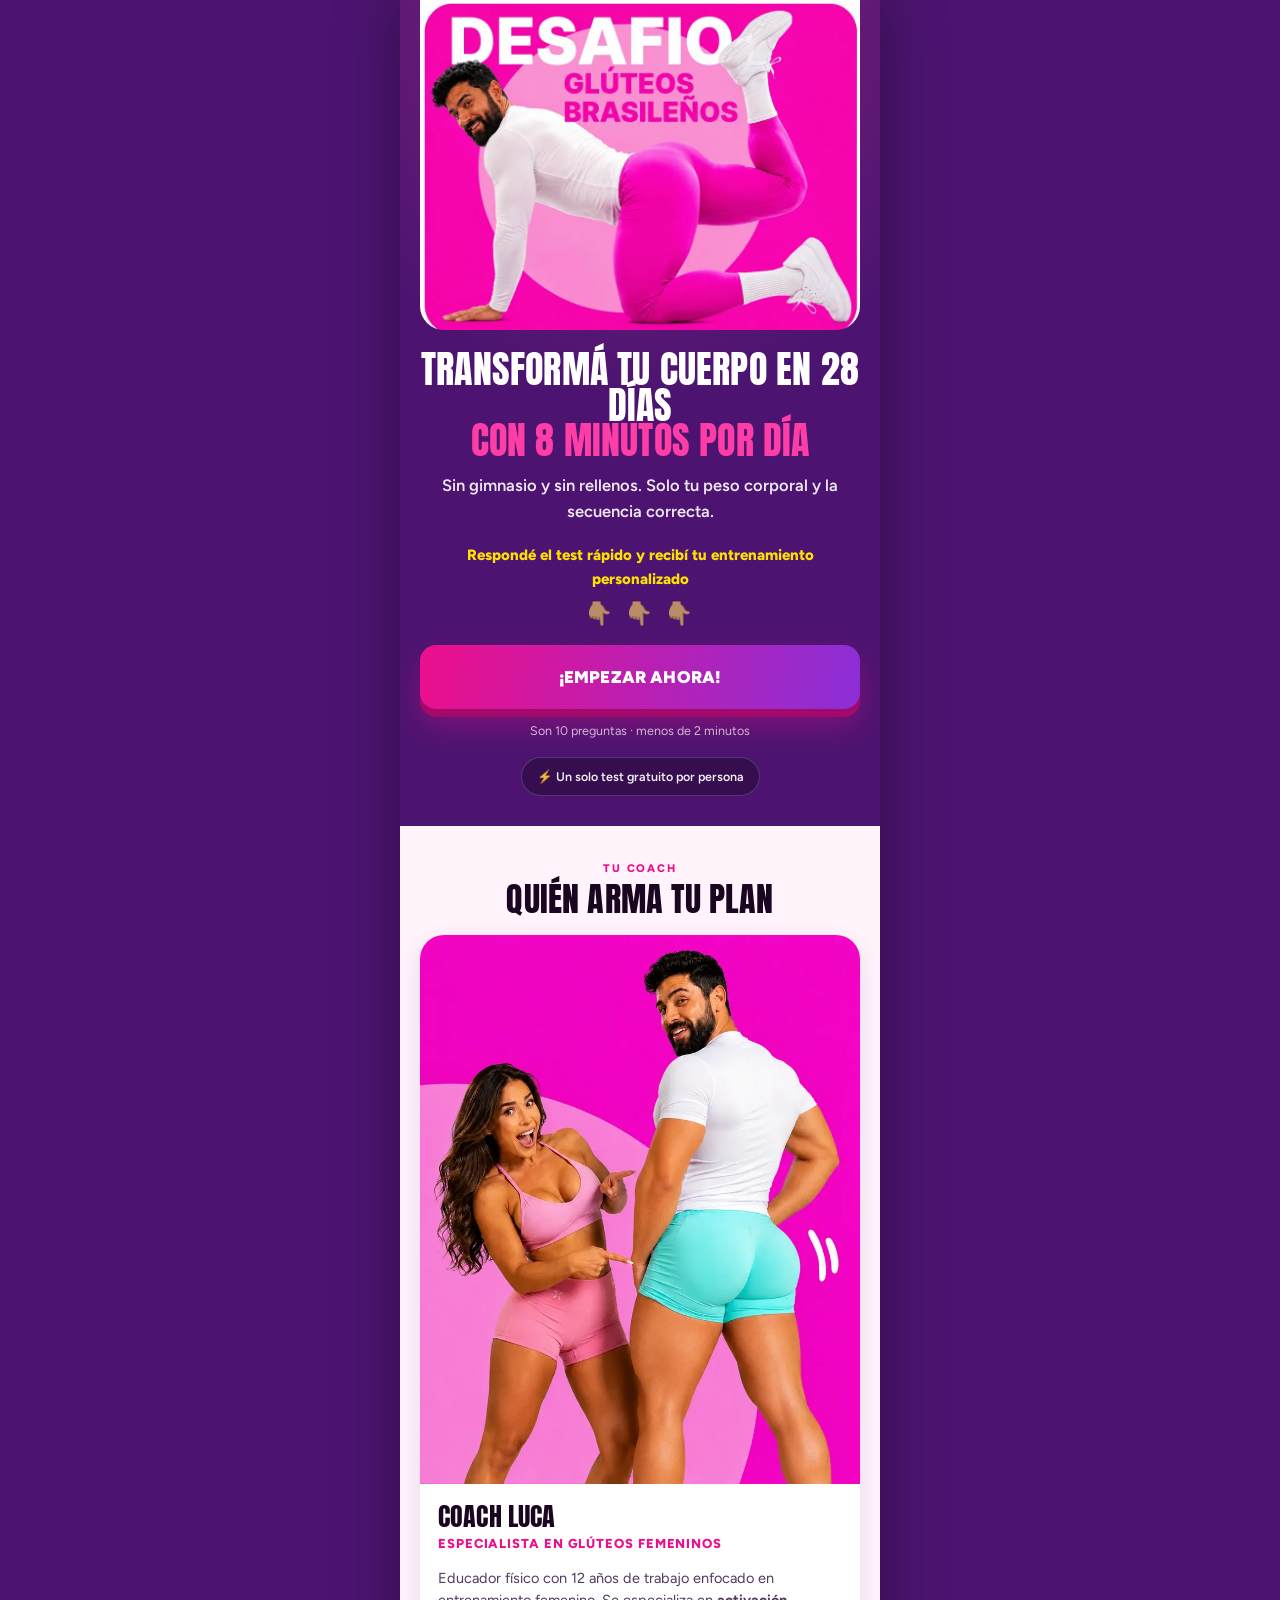
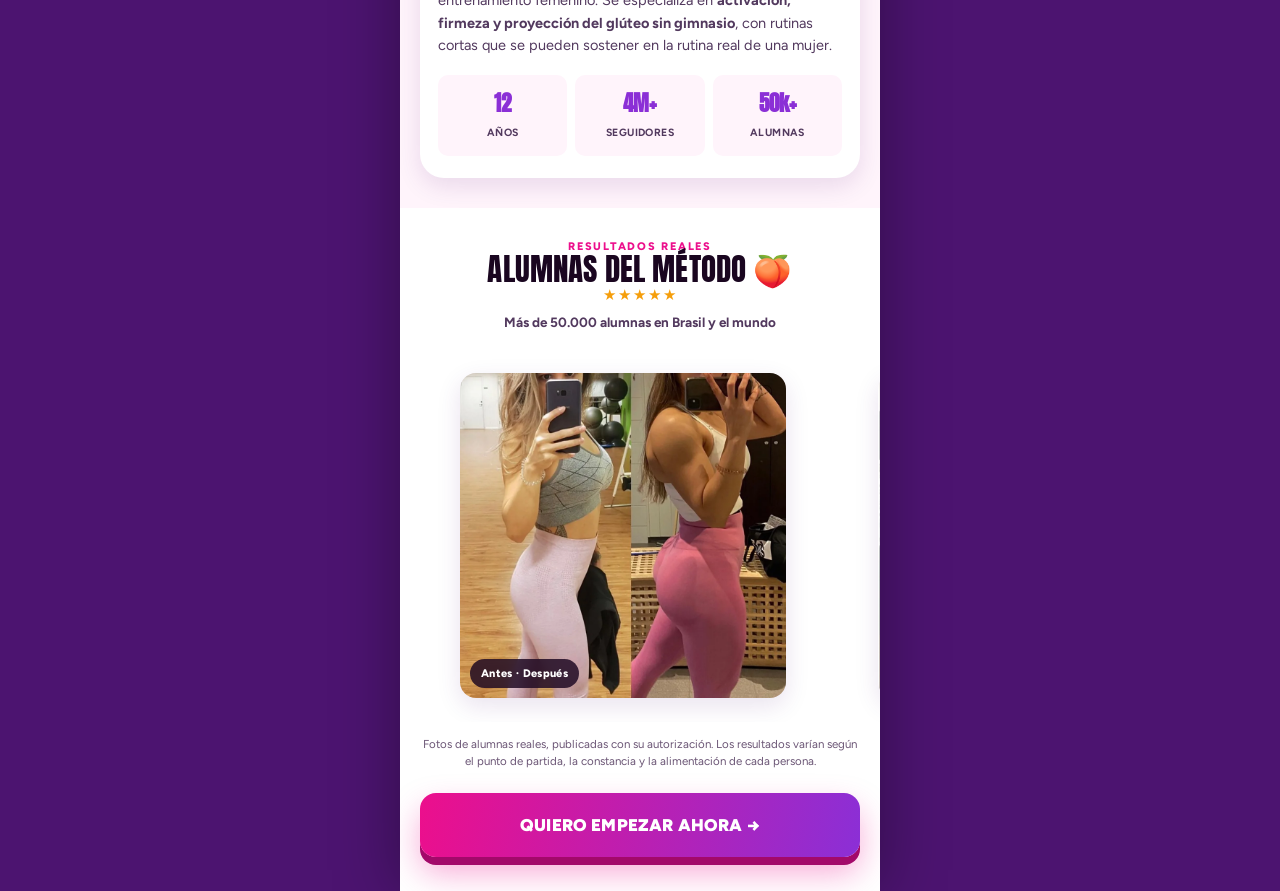
==== index.html @ 54f0fbb6 "Add files via upload" ====
<!DOCTYPE html>
<html lang="es">
<head>
<meta charset="UTF-8">
<meta name="viewport" content="width=device-width,initial-scale=1,viewport-fit=cover">
<title>Test rápido · Método Glúteos Brasileños 🇧🇷</title>
<meta name="description" content="Respondé el test de 2 minutos y recibí tu plan de glúteos de 28 días — 8 minutos por día, en casa y sin equipo.">
<meta name="theme-color" content="#4C1470">
<meta name="robots" content="noindex">

<meta property="og:title" content="Test rápido · Método Glúteos Brasileños">
<meta property="og:description" content="28 días · 8 minutos por día · en casa y sin equipo.">
<meta property="og:image" content="assets/img/logo_acimadoquiz_.webp">
<meta property="og:type" content="website">

<link rel="preconnect" href="https://fonts.googleapis.com">
<link rel="preconnect" href="https://fonts.gstatic.com" crossorigin>
<link href="https://fonts.googleapis.com/css2?family=Anton&family=Figtree:wght@400;600;700;800;900&display=swap" rel="stylesheet">
<link rel="stylesheet" href="css/style.css">

<!-- ==========================================================
     PIXEL DE META — pegá tu ID en PIXEL_ID y descomentá el bloque
     ==========================================================
<script>
!function(f,b,e,v,n,t,s){if(f.fbq)return;n=f.fbq=function(){n.callMethod?
n.callMethod.apply(n,arguments):n.queue.push(arguments)};if(!f._fbq)f._fbq=n;
n.push=n;n.loaded=!0;n.version='2.0';n.queue=[];t=b.createElement(e);t.async=!0;
t.src=v;s=b.getElementsByTagName(e)[0];s.parentNode.insertBefore(t,s)}(window,
document,'script','https://connect.facebook.net/en_US/fbevents.js');
fbq('init','PIXEL_ID'); fbq('track','PageView');
</script>
-->
</head>

<body>
<main class="shell">

  <!-- ======= ENCABEZADO DEL QUIZ (logo + barra de progreso) ======= -->
  <header class="quiz-head hidden" id="quizHead">
    <div class="quiz-head__row">
      <button class="quiz-back" id="quizBack" type="button" aria-label="Volver a la pregunta anterior">←</button>
      <img class="quiz-head__logo" src="assets/img/logo_acimadoquiz_.webp" alt="Desafío Glúteos Brasileños">
      <span class="quiz-count" id="quizCount">1 / 10</span>
    </div>
    <div class="bar" role="progressbar" aria-label="Progreso del test">
      <div class="bar__fill" id="quizBar"></div>
    </div>
  </header>

  <!-- ================================================================
       PANTALLA 1 · PRE-QUIZ
       ================================================================ -->
  <div class="screen is-active" id="preQuiz">

    <section class="hero">
      <img class="hero__logo" src="assets/img/logo_acimadoquiz_.webp"
           alt="Desafío Glúteos Brasileños" width="900" height="672" fetchpriority="high">

      <h1 class="display">
        Transformá tu cuerpo en 28 días
        <em>con 8 minutos por día</em>
      </h1>

      <p class="hero__sub">Sin gimnasio y sin rellenos. Solo tu peso corporal y la secuencia correcta.</p>

      <p class="hero__kicker">Respondé el test rápido y recibí tu entrenamiento personalizado</p>
      <p class="hero__arrows" aria-hidden="true">👇🏽 👇🏽 👇🏽</p>

      <button class="btn btn--pulse" type="button" onclick="startQuiz()">¡Empezar ahora!</button>
      <span class="btn-note" style="color:rgba(255,255,255,.7)">Son 10 preguntas · menos de 2 minutos</span>

      <p class="hero__warn">⚡ Un solo test gratuito por persona</p>
    </section>

    <!-- ======= COACH ======= -->
    <section class="coach">
      <div class="coach__head">
        <p class="eyebrow">Tu coach</p>
        <h2 class="display">Quién arma tu plan</h2>
      </div>

      <article class="coach__card">
        <img class="coach__photo" src="assets/img/apresentacaocoach1.webp"
             alt="Coach Luca junto a una alumna" width="800" height="1067" loading="lazy">
        <div class="coach__body">
          <h3 class="coach__name display">Coach Luca</h3>
          <p class="coach__role">Especialista en glúteos femeninos</p>
          <p class="coach__bio">
            Educador físico con 12 años de trabajo enfocado en entrenamiento femenino.
            Se especializa en <strong>activación, firmeza y proyección del glúteo sin gimnasio</strong>,
            con rutinas cortas que se pueden sostener en la rutina real de una mujer.
          </p>

          <div class="coach__stats">
            <div class="stat"><b>12</b><span>Años</span></div>
            <div class="stat"><b>4M+</b><span>Seguidores</span></div>
            <div class="stat"><b>50k+</b><span>Alumnas</span></div>
          </div>
        </div>
      </article>
    </section>

    <!-- ======= PRUEBAS ======= -->
    <section class="proof">
      <div class="proof__head">
        <p class="eyebrow">Resultados reales</p>
        <h2 class="display">Alumnas del método 🍑</h2>
        <p class="stars" aria-label="5 de 5 estrellas">★★★★★</p>
        <p class="proof__meta">Más de 50.000 alumnas en Brasil y el mundo</p>
      </div>

      <div class="rail">
        <figure class="rail__item"><img src="assets/img/prova1.webp" alt="Antes y después de una alumna" loading="lazy"><figcaption class="rail__tag">Antes · Después</figcaption></figure>
        <figure class="rail__item"><img src="assets/img/prova2.webp" alt="Antes y después de una alumna" loading="lazy"><figcaption class="rail__tag">Antes · Después</figcaption></figure>
        <figure class="rail__item"><img src="assets/img/prova3.webp" alt="Antes y después de una alumna" loading="lazy"><figcaption class="rail__tag">Antes · Después</figcaption></figure>
        <figure class="rail__item"><img src="assets/img/prova4.webp" alt="Antes y después de una alumna" loading="lazy"><figcaption class="rail__tag">Antes · Después</figcaption></figure>
        <figure class="rail__item"><img src="assets/img/prova5.webp" alt="Antes y después de una alumna" loading="lazy"><figcaption class="rail__tag">Antes · Después</figcaption></figure>
        <figure class="rail__item"><img src="assets/img/prova6.webp" alt="Antes y después de una alumna" loading="lazy"><figcaption class="rail__tag">Antes · Después</figcaption></figure>
      </div>

      <!-- Este aviso es obligatorio en Hotmart y baja mucho la tasa de reembolso. -->
      <p class="disclaimer">
        Fotos de alumnas reales, publicadas con su autorización. Los resultados varían
        según el punto de partida, la constancia y la alimentación de cada persona.
      </p>

      <div style="margin-top:22px">
        <button class="btn btn--pulse" type="button" onclick="startQuiz()">Quiero empezar ahora →</button>
      </div>
    </section>
  </div>

  <!-- ================================================================
       PANTALLA 2 · QUIZ (lo dibuja quiz.js)
       ================================================================ -->
  <div class="screen" id="quizScreen">
    <div id="quizMount"></div>
  </div>

</main>

<script src="js/funnel.js"></script>
<script src="js/quiz.js"></script>
</body>
</html>
---- css/style.css ----
/* =========================================================
   MÉTODO GLÚTEOS BRASILEÑOS — estilos compartidos
   Paleta, tipografía y componentes de todo el embudo.
   ========================================================= */

/* ---------- TOKENS ---------- */
:root{
  /* Colores extraídos de las fotos de la marca */
  --magenta:        #EC0F8C;
  --magenta-soft:   #FF3DA6;
  --magenta-deep:   #A3096A;
  --purple:         #8B2FD6;
  --purple-deep:    #4C1470;
  --ink:            #1A0620;
  --ink-soft:       #52395E;
  --cream:          #FFF4FB;
  --line:           #F3D9EA;
  --white:          #FFFFFF;
  --green:          #16A34A;
  --amber:          #F59E0B;

  /* Bandera de Brasil — usado SOLO en el wordmark */
  --br-green:       #009C3B;
  --br-yellow:      #FFDF00;

  --grad-brand: linear-gradient(100deg, var(--magenta) 0%, var(--purple) 100%);
  --grad-br:    linear-gradient(96deg, var(--br-green) 0%, #4FD14F 38%, var(--br-yellow) 100%);

  --shadow-sm: 0 2px 8px rgba(76,20,112,.08);
  --shadow-md: 0 8px 24px rgba(76,20,112,.12);
  --shadow-lg: 0 18px 48px rgba(76,20,112,.20);
  --shadow-cta: 0 8px 0 var(--magenta-deep), 0 16px 32px rgba(236,15,140,.35);

  --r-sm: 10px;
  --r-md: 16px;
  --r-lg: 24px;
  --r-xl: 32px;

  --shell: 480px;              /* ancho del embudo — mobile first */
  --pad: 20px;
}

/* ---------- RESET ---------- */
*,*::before,*::after{box-sizing:border-box;}
html{-webkit-text-size-adjust:100%;scroll-behavior:smooth;}
body{
  margin:0;
  font-family:'Figtree',-apple-system,BlinkMacSystemFont,'Segoe UI',Roboto,sans-serif;
  color:var(--ink);
  background:var(--purple-deep);
  line-height:1.55;
  -webkit-font-smoothing:antialiased;
  overflow-x:hidden;
}
img{max-width:100%;display:block;height:auto;}
button{font:inherit;color:inherit;border:0;background:none;cursor:pointer;}
a{color:inherit;}
h1,h2,h3,h4{margin:0;line-height:1.05;}
p{margin:0;}

/* El embudo entero vive en una columna de ancho de teléfono */
.shell{
  max-width:var(--shell);
  margin:0 auto;
  background:var(--white);
  min-height:100vh;
  position:relative;
  overflow:hidden;
  box-shadow:0 0 60px rgba(0,0,0,.35);
}

/* ---------- TIPOGRAFÍA ---------- */
.display{
  font-family:'Anton',Impact,'Arial Narrow',sans-serif;
  font-weight:400;
  text-transform:uppercase;
  letter-spacing:.005em;
  line-height:.94;
}
.eyebrow{
  font-size:11px;font-weight:800;letter-spacing:.16em;text-transform:uppercase;
  color:var(--magenta);
}

/* SIGNATURE — el wordmark con la bandera de Brasil */
.br-word{
  background:var(--grad-br);
  -webkit-background-clip:text;background-clip:text;
  -webkit-text-fill-color:transparent;color:transparent;
  filter:drop-shadow(0 2px 0 rgba(0,0,0,.16));
  white-space:nowrap;
}
.br-word.on-dark{filter:drop-shadow(0 2px 6px rgba(0,0,0,.45));}

/* ---------- BOTONES ---------- */
.btn{
  display:flex;align-items:center;justify-content:center;gap:8px;
  width:100%;padding:19px 20px;
  font-family:'Figtree',sans-serif;font-weight:900;font-size:17px;
  letter-spacing:.01em;text-transform:uppercase;text-decoration:none;
  color:var(--white);background:var(--grad-brand);
  border-radius:var(--r-md);
  box-shadow:var(--shadow-cta);
  transition:transform .12s ease,box-shadow .12s ease;
  text-align:center;
}
.btn:active{transform:translateY(6px);box-shadow:0 2px 0 var(--magenta-deep),0 6px 14px rgba(236,15,140,.3);}
.btn:focus-visible{outline:3px solid var(--purple-deep);outline-offset:3px;}
.btn--ghost{
  background:var(--white);color:var(--magenta);
  border:2px solid var(--magenta);box-shadow:var(--shadow-sm);
}
.btn-note{
  display:block;text-align:center;font-size:12.5px;color:var(--ink-soft);margin-top:12px;
}

/* Pulso de atención — se detiene si el usuario pide menos movimiento */
@keyframes pulse{
  0%,100%{transform:scale(1);}
  50%{transform:scale(1.028);}
}
.btn--pulse{animation:pulse 1.9s ease-in-out infinite;}

/* ---------- UTILIDADES ---------- */
.pad{padding-left:var(--pad);padding-right:var(--pad);}
.center{text-align:center;}
.stack > * + *{margin-top:14px;}
.hidden{display:none !important;}

/* Franja superior de marca */
.topbar{
  background:var(--ink);color:var(--white);
  font-size:12px;font-weight:700;letter-spacing:.06em;text-transform:uppercase;
  text-align:center;padding:9px 16px;
}
.topbar b{color:var(--magenta-soft);}

/* =========================================================
   PANTALLAS (quiz + pre-quiz)
   ========================================================= */
.screen{display:none;animation:fadeUp .32s ease both;}
.screen.is-active{display:block;}
@keyframes fadeUp{
  from{opacity:0;transform:translateY(14px);}
  to{opacity:1;transform:none;}
}

/* ---------- HERO PRE-QUIZ ---------- */
.hero{
  background:
    radial-gradient(120% 80% at 50% 0%,rgba(255,61,166,.35) 0%,transparent 60%),
    var(--purple-deep);
  color:var(--white);
  padding:0 var(--pad) 30px;
  text-align:center;
}
.hero__logo{width:100%;border-radius:0 0 var(--r-lg) var(--r-lg);margin-bottom:22px;}
.hero h1{font-size:clamp(28px,8.2vw,38px);}
.hero h1 em{font-style:normal;display:block;color:var(--magenta-soft);}
.hero__sub{
  margin-top:14px;font-size:16.5px;font-weight:600;color:rgba(255,255,255,.9);
}
.hero__kicker{
  margin-top:20px;font-size:15px;font-weight:800;color:var(--br-yellow);
}
.hero__arrows{font-size:22px;letter-spacing:4px;margin:6px 0 14px;}
.hero .btn{margin-top:4px;}
.hero__warn{
  margin-top:16px;display:inline-flex;align-items:center;gap:7px;
  background:rgba(0,0,0,.28);border:1px solid rgba(255,255,255,.16);
  padding:9px 15px;border-radius:99px;font-size:12.5px;font-weight:600;
  color:rgba(255,255,255,.92);
}

/* ---------- BLOQUE COACH ---------- */
.coach{background:var(--cream);padding:34px var(--pad) 30px;}
.coach__head{text-align:center;margin-bottom:20px;}
.coach__head h2{font-size:clamp(26px,7.4vw,34px);margin-top:6px;}
.coach__card{
  background:var(--white);border-radius:var(--r-lg);
  box-shadow:var(--shadow-md);overflow:hidden;
}
.coach__photo{background:var(--magenta);}
.coach__body{padding:20px 18px 22px;}
.coach__name{font-size:26px;}
.coach__role{
  font-size:13px;font-weight:800;color:var(--magenta);
  text-transform:uppercase;letter-spacing:.07em;margin-top:5px;
}
.coach__bio{font-size:14.5px;color:var(--ink-soft);margin-top:13px;}
.coach__stats{
  display:grid;grid-template-columns:repeat(3,1fr);gap:8px;margin-top:18px;
}
.stat{
  background:var(--cream);border-radius:var(--r-sm);padding:12px 6px;text-align:center;
}
.stat b{display:block;font-family:'Anton',sans-serif;font-size:21px;color:var(--purple);}
.stat span{font-size:10.5px;font-weight:700;color:var(--ink-soft);text-transform:uppercase;letter-spacing:.04em;}

/* ---------- PRUEBAS / ANTES-DESPUÉS ---------- */
.proof{padding:30px var(--pad) 34px;background:var(--white);}
.proof__head{text-align:center;margin-bottom:6px;}
.proof__head h2{font-size:clamp(24px,7vw,31px);}
.stars{color:var(--amber);font-size:15px;letter-spacing:2px;}
.proof__meta{font-size:13.5px;font-weight:700;color:var(--ink-soft);margin-top:4px;}
.rail{
  display:flex;gap:12px;overflow-x:auto;scroll-snap-type:x mandatory;
  padding:18px 0 8px;margin:0 calc(var(--pad) * -1);
  padding-left:var(--pad);padding-right:var(--pad);
  -webkit-overflow-scrolling:touch;scrollbar-width:none;
}
.rail::-webkit-scrollbar{display:none;}
.rail__item{
  flex:0 0 74%;scroll-snap-align:center;
  border-radius:var(--r-md);overflow:hidden;
  box-shadow:var(--shadow-md);background:var(--cream);position:relative;
}
.rail__item img{width:100%;}
.rail__tag{
  position:absolute;left:10px;bottom:10px;
  background:rgba(26,6,32,.82);color:var(--white);
  font-size:11px;font-weight:800;padding:6px 11px;border-radius:99px;
  letter-spacing:.03em;backdrop-filter:blur(4px);
}
.disclaimer{
  font-size:11.5px;line-height:1.5;color:var(--ink-soft);
  text-align:center;margin-top:14px;opacity:.85;
}

/* =========================================================
   QUIZ
   ========================================================= */
.quiz-head{
  position:sticky;top:0;z-index:20;
  background:var(--white);border-bottom:1px solid var(--line);
  padding:12px var(--pad) 13px;
}
.quiz-head__row{display:flex;align-items:center;gap:12px;}
.quiz-head__logo{
  height:34px;width:auto;border-radius:6px;flex:0 0 auto;
}
.quiz-back{
  font-size:22px;line-height:1;color:var(--ink-soft);padding:4px 8px;
  border-radius:8px;flex:0 0 auto;
}
.quiz-back:focus-visible{outline:2px solid var(--magenta);}
.quiz-count{
  margin-left:auto;font-size:11.5px;font-weight:800;color:var(--ink-soft);
  text-transform:uppercase;letter-spacing:.08em;flex:0 0 auto;
}
.bar{
  height:8px;background:var(--line);border-radius:99px;overflow:hidden;margin-top:11px;
}
.bar__fill{
  height:100%;width:0%;border-radius:99px;
  background:var(--grad-brand);
  transition:width .45s cubic-bezier(.4,0,.2,1);
}

.q{padding:26px var(--pad) 34px;}
.q__label{
  font-size:11.5px;font-weight:800;letter-spacing:.14em;text-transform:uppercase;
  color:var(--magenta);margin-bottom:9px;
}
.q__title{font-size:clamp(23px,6.4vw,29px);}
.q__hint{font-size:14px;color:var(--ink-soft);margin-top:9px;}

.opts{margin-top:22px;display:flex;flex-direction:column;gap:11px;}
.opt{
  display:flex;align-items:center;gap:13px;width:100%;text-align:left;
  padding:16px 16px;border:2px solid var(--line);border-radius:var(--r-md);
  background:var(--white);font-size:16px;font-weight:700;color:var(--ink);
  transition:border-color .15s,background .15s,transform .12s;
}
.opt:hover{border-color:var(--magenta-soft);background:var(--cream);}
.opt:active{transform:scale(.985);}
.opt:focus-visible{outline:3px solid var(--purple);outline-offset:2px;}
.opt.is-picked{border-color:var(--magenta);background:var(--cream);}
.opt__ico{
  flex:0 0 auto;width:38px;height:38px;border-radius:10px;
  display:grid;place-items:center;font-size:19px;
  background:var(--cream);
}
.opt.is-picked .opt__ico{background:var(--magenta);}

/* Opciones con foto (paso de edad) */
.opts--photo{display:grid;grid-template-columns:1fr 1fr;gap:11px;}
.opt--photo{flex-direction:column;gap:0;padding:0;overflow:hidden;text-align:center;}
.opt--photo img{width:100%;background:var(--cream);}
.opt--photo span{display:block;padding:12px 6px;font-size:15px;font-weight:900;}
.opt--photo.is-picked span{background:var(--magenta);color:var(--white);}

/* ---------- PASO EDUCATIVO ---------- */
.note{
  border-radius:var(--r-lg);overflow:hidden;box-shadow:var(--shadow-md);
  border:1px solid var(--line);margin-top:20px;
}
.note__top{
  background:linear-gradient(135deg,#FFF7ED,#FEF3C7);
  padding:16px 18px;border-bottom:1px solid #FDE68A;
}
.note__top b{font-size:14px;letter-spacing:.04em;text-transform:uppercase;color:#92400E;}
.note__body{padding:19px 18px;background:var(--white);}
.note__body h3{font-size:20px;line-height:1.2;}
.note__body p{font-size:15px;color:var(--ink-soft);margin-top:12px;}
.note__body strong{color:var(--ink);}
.note__good{
  margin-top:16px;padding:15px 16px;border-radius:var(--r-md);
  background:#F0FDF4;border:1px solid #BBF7D0;
}
.note__good b{color:var(--green);font-size:14px;}
.note__good p{font-size:14.5px;margin-top:7px;color:#14532D;}

/* =========================================================
   RESULTADO DEL ANÁLISIS
   ========================================================= */
.result{padding:24px var(--pad) 34px;background:var(--cream);}
.result__badge{
  display:inline-flex;align-items:center;gap:7px;margin:0 auto;
  background:var(--white);border:1px solid var(--line);border-radius:99px;
  padding:7px 15px;font-size:11.5px;font-weight:800;letter-spacing:.09em;
  text-transform:uppercase;color:var(--purple);box-shadow:var(--shadow-sm);
}
.result__title{font-size:clamp(30px,8.6vw,40px);margin-top:16px;text-align:center;}
.result__title span{color:var(--magenta);}

.profile{
  margin-top:20px;border-radius:var(--r-lg);overflow:hidden;
  background:var(--white);box-shadow:var(--shadow-md);
}
.profile__top{
  background:var(--grad-brand);color:var(--white);
  padding:16px 18px;display:flex;align-items:center;gap:14px;
}
.profile__top img{
  width:56px;height:56px;border-radius:50%;object-fit:cover;object-position:top center;
  border:2px solid rgba(255,255,255,.6);background:var(--white);flex:0 0 auto;
}
.profile__top small{
  display:block;font-size:10.5px;font-weight:800;letter-spacing:.1em;
  text-transform:uppercase;opacity:.85;
}
.profile__top b{font-size:19px;font-family:'Anton',sans-serif;letter-spacing:.01em;}
.profile__body{padding:18px;}
.profile__line{font-size:15px;color:var(--ink-soft);}
.profile__line strong{color:var(--ink);}

/* Línea de tiempo del plan */
.plan{margin-top:22px;display:flex;flex-direction:column;gap:11px;}
.plan__row{
  display:flex;align-items:center;gap:13px;
  background:var(--white);border-radius:var(--r-md);
  padding:14px 15px;box-shadow:var(--shadow-sm);border:1px solid var(--line);
}
.plan__ico{
  flex:0 0 auto;width:44px;height:44px;border-radius:12px;display:grid;place-items:center;
  font-size:21px;background:var(--cream);
}
.plan__txt{flex:1 1 auto;min-width:0;}
.plan__txt b{display:block;font-family:'Anton',sans-serif;font-size:15px;color:var(--purple);letter-spacing:.02em;}
.plan__txt span{font-size:14px;color:var(--ink-soft);display:block;margin-top:2px;}

/* Puntaje calculado con las respuestas reales */
.score{
  margin-top:22px;background:var(--white);border-radius:var(--r-lg);
  padding:22px 18px;text-align:center;box-shadow:var(--shadow-md);
  border:1px solid var(--line);
}
.score__ring{position:relative;width:132px;height:132px;margin:0 auto;}
.score__ring svg{transform:rotate(-90deg);width:132px;height:132px;}
.score__ring circle{fill:none;stroke-width:11;stroke-linecap:round;}
.score__bg{stroke:var(--line);}
.score__fg{
  stroke:url(#scoreGrad);
  stroke-dasharray:352;stroke-dashoffset:352;
  transition:stroke-dashoffset 1.5s cubic-bezier(.3,0,.2,1);
}
.score__num{
  position:absolute;inset:0;display:grid;place-items:center;
  font-family:'Anton',sans-serif;font-size:34px;color:var(--purple-deep);line-height:1;
}
.score__num small{font-size:14px;color:var(--ink-soft);}
.score__cap{font-size:14.5px;color:var(--ink-soft);margin-top:14px;}
.score__cap strong{color:var(--ink);}
.score__how{
  font-size:12px;color:var(--ink-soft);margin-top:10px;opacity:.8;line-height:1.5;
}

/* =========================================================
   CARGA FALSA → transición a la VSL
   ========================================================= */
.loading{
  min-height:100vh;display:grid;place-content:center;justify-items:center;gap:22px;
  padding:40px var(--pad);text-align:center;
  background:radial-gradient(110% 70% at 50% 30%,rgba(255,61,166,.25),transparent 65%),var(--purple-deep);
  color:var(--white);
}
.loading__ring{
  width:62px;height:62px;border-radius:50%;
  border:5px solid rgba(255,255,255,.18);border-top-color:var(--magenta-soft);
  animation:spin .85s linear infinite;
}
@keyframes spin{to{transform:rotate(360deg);}}
.loading h2{font-size:26px;}
.loading__step{
  font-size:15px;font-weight:600;color:rgba(255,255,255,.85);min-height:24px;
}
.loading__bar{width:220px;height:7px;border-radius:99px;background:rgba(255,255,255,.16);overflow:hidden;}
.loading__fill{height:100%;width:0;background:var(--grad-br);border-radius:99px;transition:width .4s linear;}

/* =========================================================
   PÁGINA DE LA VSL
   ========================================================= */
.vsl{background:var(--ink);min-height:100vh;color:var(--white);}
.vsl__inner{max-width:var(--shell);margin:0 auto;padding:26px var(--pad) 44px;}
.vsl__badge{
  display:inline-flex;align-items:center;gap:8px;
  background:rgba(22,163,74,.16);border:1px solid rgba(34,197,94,.4);
  color:#4ADE80;font-size:12px;font-weight:800;letter-spacing:.07em;
  text-transform:uppercase;padding:8px 15px;border-radius:99px;
}
.vsl h1{font-size:clamp(30px,8.6vw,40px);margin-top:16px;}
.vsl h1 span{color:var(--magenta-soft);}
.vsl__sub{font-size:16px;color:rgba(255,255,255,.78);margin-top:12px;}
.vsl__frame{
  margin-top:22px;border-radius:var(--r-md);overflow:hidden;
  background:#000;border:1px solid rgba(255,255,255,.12);
  box-shadow:0 20px 50px rgba(0,0,0,.5);
}
.vsl__ratio{position:relative;width:100%;padding-top:177.78%;} /* 9:16 vertical */
.vsl__ratio > *{position:absolute;inset:0;width:100%;height:100%;border:0;}
.vsl__placeholder{
  display:grid;place-content:center;justify-items:center;gap:12px;text-align:center;
  padding:26px;color:rgba(255,255,255,.55);
  background:repeating-linear-gradient(45deg,#141414,#141414 12px,#1B1B1B 12px,#1B1B1B 24px);
}
.vsl__placeholder code{
  font-size:12px;background:rgba(255,255,255,.08);padding:5px 9px;border-radius:6px;
  color:var(--magenta-soft);
}
.vsl__audio{
  margin-top:14px;font-size:13.5px;color:rgba(255,255,255,.6);text-align:center;
}
.vsl__lock{
  margin-top:28px;padding:20px 18px;text-align:center;
  border:1px dashed rgba(255,255,255,.22);border-radius:var(--r-md);
  background:rgba(255,255,255,.03);
}
.vsl__lock b{font-size:15px;color:rgba(255,255,255,.9);}
.vsl__lock p{font-size:13.5px;color:rgba(255,255,255,.55);margin-top:6px;}
.vsl__cta{margin-top:26px;animation:fadeUp .5s ease both;}
.vsl__points{
  margin-top:30px;display:flex;flex-direction:column;gap:12px;
  border-top:1px solid rgba(255,255,255,.1);padding-top:24px;
}
.vsl__point{display:flex;gap:11px;font-size:14.5px;color:rgba(255,255,255,.8);}
.vsl__point b{color:var(--white);}

/* =========================================================
   PÁGINA DE OFERTA
   ========================================================= */
.offer{background:var(--white);}
.offer .shell{background:var(--white);}

/* Barra de cuenta regresiva pegada arriba */
.timerbar{
  position:sticky;top:0;z-index:60;
  background:var(--ink);color:var(--white);
  padding:9px 14px;text-align:center;
  display:flex;align-items:center;justify-content:center;gap:11px;flex-wrap:wrap;
}
.timerbar__label{font-size:12px;font-weight:700;letter-spacing:.03em;opacity:.85;}
.timerbar__clock{
  font-family:'Anton',sans-serif;font-size:22px;letter-spacing:.06em;
  color:var(--magenta-soft);line-height:1;
}
.timerbar--out .timerbar__clock{color:#9CA3AF;}

.ok-strip{
  background:linear-gradient(135deg,var(--green),#22C55E);color:var(--white);
  padding:12px 16px;text-align:center;font-size:12.5px;font-weight:800;
  letter-spacing:.05em;text-transform:uppercase;
}

.offer-hero{
  background:
    radial-gradient(120% 70% at 50% 0%,rgba(255,61,166,.4) 0%,transparent 62%),
    var(--purple-deep);
  color:var(--white);padding:30px var(--pad) 0;text-align:center;
}
.offer-hero h1{font-size:clamp(34px,10vw,46px);}
.offer-hero__sub{font-size:16px;color:rgba(255,255,255,.85);margin-top:14px;}
.offer-hero__meta{
  margin-top:14px;font-size:15px;font-weight:800;color:var(--br-yellow);
}
.offer-hero__img{margin-top:6px;}

/* Precio */
.price{
  background:var(--cream);padding:30px var(--pad);text-align:center;
}
.price__old{
  font-size:16px;color:var(--ink-soft);text-decoration:line-through;font-weight:700;
}
.price__now{
  font-family:'Anton',sans-serif;font-size:70px;line-height:.9;color:var(--magenta);
  margin-top:4px;letter-spacing:-.01em;
}
.price__now sup{font-size:28px;top:-.6em;}
.price__per{font-size:14.5px;font-weight:700;color:var(--ink-soft);margin-top:10px;}
.price .btn{margin-top:20px;}

.trust{
  display:flex;justify-content:center;gap:16px;flex-wrap:wrap;
  margin-top:16px;font-size:12px;font-weight:700;color:var(--ink-soft);
}
.trust span{display:inline-flex;align-items:center;gap:5px;}

/* Secciones genéricas */
.sec{padding:36px var(--pad);}
.sec--tint{background:var(--cream);}
.sec--dark{background:var(--ink);color:var(--white);}
.sec--dark .sec__title{color:var(--white);}
.sec__eyebrow{
  font-size:11.5px;font-weight:800;letter-spacing:.15em;text-transform:uppercase;
  color:var(--magenta);text-align:center;
}
.sec__title{
  font-size:clamp(26px,7.6vw,34px);text-align:center;margin-top:9px;
}
.sec__lead{
  font-size:15px;color:var(--ink-soft);text-align:center;margin-top:12px;
}
.sec--dark .sec__lead{color:rgba(255,255,255,.72);}

/* Lista de beneficios */
.benefits{margin-top:22px;display:flex;flex-direction:column;gap:11px;}
.benefit{
  display:flex;gap:12px;background:var(--white);border:1px solid var(--line);
  border-radius:var(--r-md);padding:15px 15px;box-shadow:var(--shadow-sm);
}
.benefit__ico{
  flex:0 0 auto;width:26px;height:26px;border-radius:50%;background:#F0FDF4;
  display:grid;place-items:center;color:var(--green);font-size:14px;font-weight:900;
}
.benefit b{display:block;font-size:15.5px;}
.benefit span{font-size:14px;color:var(--ink-soft);display:block;margin-top:3px;}

/* GIFs del producto */
.gifs{display:grid;grid-template-columns:1fr 1fr;gap:12px;margin-top:22px;}
.gif{
  border-radius:var(--r-md);overflow:hidden;box-shadow:var(--shadow-md);
  background:var(--ink);position:relative;
}
.gif img{width:100%;}
.gif figcaption{
  position:absolute;left:0;right:0;bottom:0;
  background:linear-gradient(transparent,rgba(0,0,0,.85));
  color:var(--white);font-size:11.5px;font-weight:800;padding:22px 10px 9px;
  text-align:center;letter-spacing:.02em;
}

/* Bonos */
.bonus{
  display:flex;gap:13px;background:var(--white);border:1px solid var(--line);
  border-left:4px solid var(--magenta);border-radius:var(--r-md);
  padding:16px 15px;box-shadow:var(--shadow-sm);
}
.bonus + .bonus{margin-top:11px;}
.bonus__free{
  flex:0 0 auto;align-self:flex-start;
  background:var(--green);color:var(--white);font-size:10px;font-weight:900;
  letter-spacing:.06em;text-transform:uppercase;padding:5px 9px;border-radius:6px;
}
.bonus b{display:block;font-size:16px;}
.bonus p{font-size:14px;color:var(--ink-soft);margin-top:5px;}
.bonus__val{
  display:inline-block;margin-top:8px;font-size:12.5px;font-weight:800;color:var(--purple);
}
.bonus__val s{color:var(--ink-soft);font-weight:600;}

/* Caja de lo que recibís */
.getbox{
  background:var(--white);border-radius:var(--r-lg);box-shadow:var(--shadow-lg);
  overflow:hidden;border:1px solid var(--line);margin-top:22px;
}
.getbox__top{
  background:var(--grad-brand);color:var(--white);text-align:center;padding:22px 18px;
}
.getbox__top small{font-size:13px;opacity:.85;text-decoration:line-through;font-weight:700;}
.getbox__top .price__now{color:var(--white);margin-top:2px;}
.getbox__top p{font-size:13.5px;margin-top:8px;opacity:.92;}
.getbox__list{padding:20px 18px;display:flex;flex-direction:column;gap:12px;}
.getbox__item{display:flex;gap:11px;font-size:15px;align-items:flex-start;}
.getbox__item i{font-style:normal;font-size:18px;flex:0 0 auto;line-height:1.3;}
.getbox__foot{padding:0 18px 22px;}

/* Garantía */
.guarantee{
  background:var(--white);border:2px dashed var(--line);border-radius:var(--r-lg);
  padding:24px 20px;text-align:center;margin-top:22px;
}
.guarantee__seal{
  width:78px;height:78px;border-radius:50%;margin:0 auto 14px;
  background:var(--grad-brand);color:var(--white);
  display:grid;place-items:center;font-family:'Anton',sans-serif;line-height:1;
  box-shadow:var(--shadow-md);
}
.guarantee__seal b{font-size:26px;display:block;}
.guarantee__seal span{font-size:9.5px;letter-spacing:.1em;}
.guarantee h3{font-size:21px;}
.guarantee p{font-size:14.5px;color:var(--ink-soft);margin-top:11px;}

/* FAQ */
.faq{margin-top:22px;}
.faq details{
  background:var(--white);border:1px solid var(--line);border-radius:var(--r-md);
  overflow:hidden;box-shadow:var(--shadow-sm);
}
.faq details + details{margin-top:10px;}
.faq summary{
  list-style:none;cursor:pointer;padding:16px 46px 16px 16px;position:relative;
  font-size:15.5px;font-weight:800;
}
.faq summary::-webkit-details-marker{display:none;}
.faq summary::after{
  content:'+';position:absolute;right:16px;top:50%;transform:translateY(-50%);
  font-size:22px;color:var(--magenta);font-weight:400;line-height:1;
}
.faq details[open] summary::after{content:'−';}
.faq summary:focus-visible{outline:3px solid var(--purple);outline-offset:-3px;}
.faq__a{padding:0 16px 17px;font-size:14.5px;color:var(--ink-soft);}

/* Footer */
.foot{
  background:var(--ink);color:rgba(255,255,255,.6);
  padding:30px var(--pad) 36px;text-align:center;font-size:12.5px;line-height:1.7;
}
.foot a{color:rgba(255,255,255,.85);}
.foot__legal{margin-top:14px;font-size:11px;opacity:.65;line-height:1.6;}

/* CTA fija abajo */
.stickycta{
  position:fixed;left:0;right:0;bottom:0;z-index:70;
  background:rgba(255,255,255,.94);backdrop-filter:blur(10px);
  border-top:1px solid var(--line);padding:11px var(--pad) calc(11px + env(safe-area-inset-bottom));
  transform:translateY(120%);transition:transform .3s cubic-bezier(.4,0,.2,1);
}
.stickycta.is-on{transform:none;}
.stickycta__in{max-width:var(--shell);margin:0 auto;}
.stickycta .btn{padding:15px;font-size:15.5px;box-shadow:0 5px 0 var(--magenta-deep);}

/* =========================================================
   NOTIFICACIONES DE COMPRA (datos reales — ver js/social-proof.js)
   ========================================================= */
.sp{
  position:fixed;left:12px;bottom:80px;z-index:65;
  width:min(310px,calc(100vw - 24px));
  background:var(--white);border-radius:var(--r-md);
  box-shadow:var(--shadow-lg);border:1px solid var(--line);
  padding:12px 13px;display:flex;gap:11px;align-items:center;
  transform:translateX(-130%);opacity:0;
  transition:transform .45s cubic-bezier(.2,.9,.3,1),opacity .35s;
}
.sp.is-on{transform:none;opacity:1;}
.sp__ico{
  flex:0 0 auto;width:38px;height:38px;border-radius:50%;
  background:var(--grad-brand);color:var(--white);
  display:grid;place-items:center;font-size:17px;
}
.sp__txt{min-width:0;flex:1 1 auto;}
.sp__txt b{display:block;font-size:13.5px;line-height:1.3;}
.sp__txt span{display:block;font-size:12px;color:var(--ink-soft);margin-top:2px;}
.sp__time{font-size:10.5px;color:var(--ink-soft);opacity:.75;margin-top:3px;display:block;}
.sp__x{flex:0 0 auto;font-size:17px;color:var(--ink-soft);padding:3px 5px;line-height:1;opacity:.5;}
.sp__x:hover{opacity:1;}

/* =========================================================
   ESCRITORIO — el embudo se queda en columna de teléfono
   ========================================================= */
@media (min-width:768px){
  body.offer{background:#F7EDF6;}
  .vsl__ratio{padding-top:56.25%;}   /* horizontal en escritorio */
  .sp{left:24px;bottom:24px;}
}

/* =========================================================
   ACCESIBILIDAD
   ========================================================= */
@media (prefers-reduced-motion:reduce){
  *,*::before,*::after{
    animation-duration:.01ms !important;animation-iteration-count:1 !important;
    transition-duration:.01ms !important;scroll-behavior:auto !important;
  }
}
:focus-visible{outline:3px solid var(--purple);outline-offset:2px;}
.sr-only{
  position:absolute;width:1px;height:1px;padding:0;margin:-1px;
  overflow:hidden;clip:rect(0,0,0,0);white-space:nowrap;border:0;
}
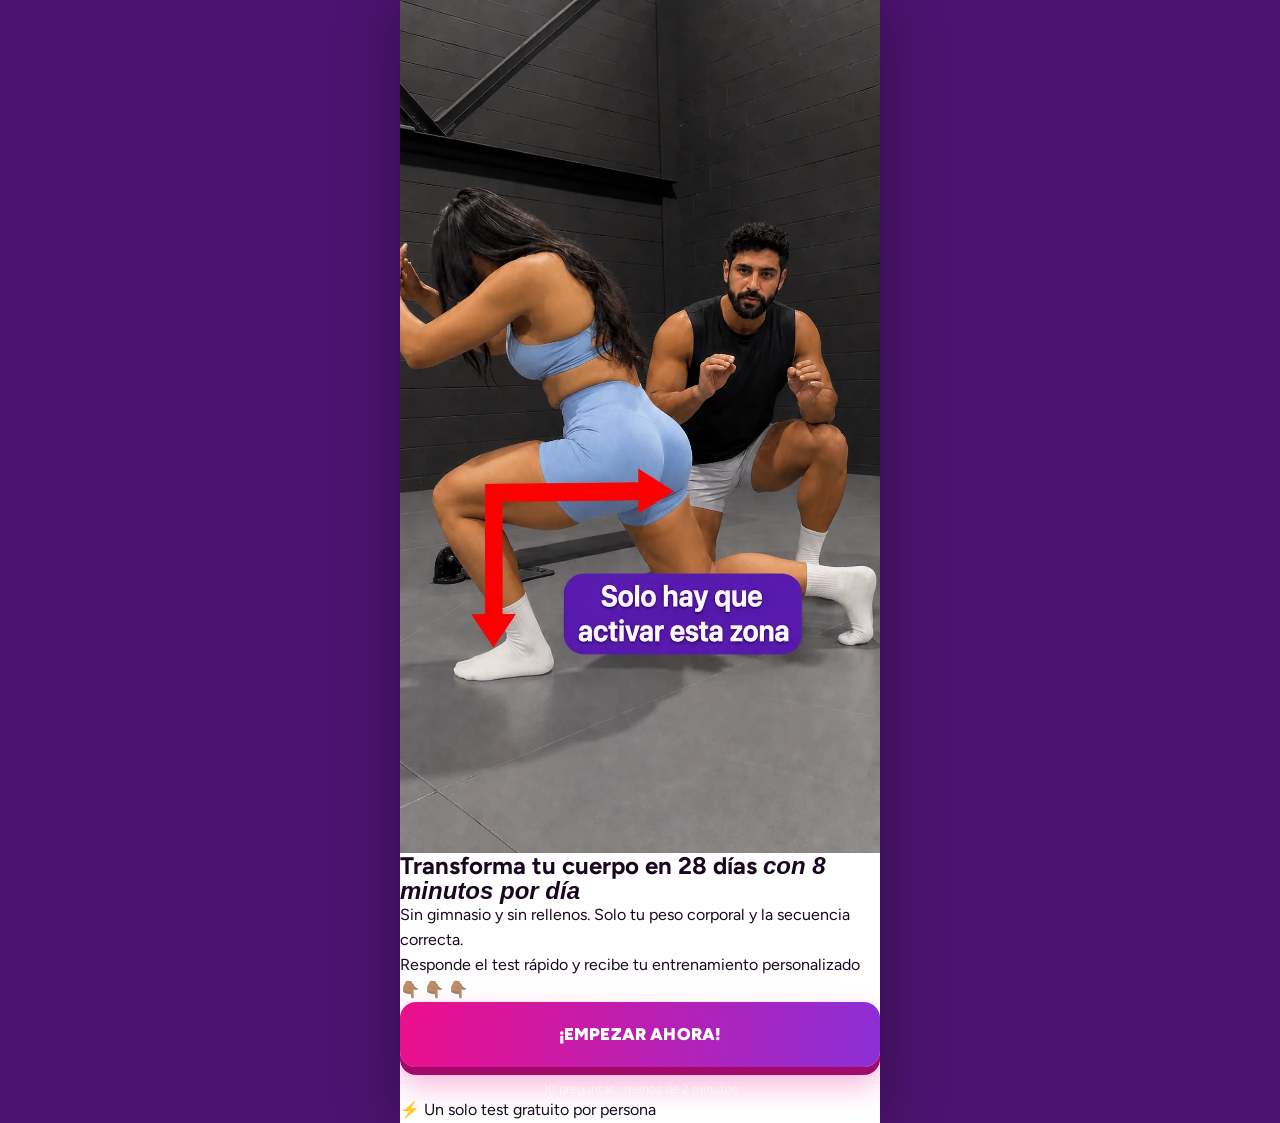
==== commit b0d4c1b7: "Update index.html" ====
--- a/index.html
+++ b/index.html
@@ -4,13 +4,13 @@
 <meta charset="UTF-8">
 <meta name="viewport" content="width=device-width,initial-scale=1,viewport-fit=cover">
 <title>Test rápido · Método Glúteos Brasileños 🇧🇷</title>
-<meta name="description" content="Respondé el test de 2 minutos y recibí tu plan de glúteos de 28 días — 8 minutos por día, en casa y sin equipo.">
-<meta name="theme-color" content="#4C1470">
+<meta name="description" content="Responde el test de 2 minutos y recibe tu plan de glúteos de 28 días — 8 minutos por día, en casa y sin equipo.">
+<meta name="theme-color" content="#1A0620">
 <meta name="robots" content="noindex">
 
 <meta property="og:title" content="Test rápido · Método Glúteos Brasileños">
 <meta property="og:description" content="28 días · 8 minutos por día · en casa y sin equipo.">
-<meta property="og:image" content="assets/img/logo_acimadoquiz_.webp">
+<meta property="og:image" content="assets/img/1prequiz.webp">
 <meta property="og:type" content="website">
 
 <link rel="preconnect" href="https://fonts.googleapis.com">
@@ -19,7 +19,7 @@
 <link rel="stylesheet" href="css/style.css">
 
 <!-- ==========================================================
-     PIXEL DE META — pegá tu ID en PIXEL_ID y descomentá el bloque
+     PIXEL DE META — pega tu ID en PIXEL_ID y descomenta el bloque
      ==========================================================
 <script>
 !function(f,b,e,v,n,t,s){if(f.fbq)return;n=f.fbq=function(){n.callMethod?
@@ -32,7 +32,7 @@
 -->
 </head>
 
-<body>
+<body class="quiz-page">
 <main class="shell">
 
   <!-- ======= ENCABEZADO DEL QUIZ (logo + barra de progreso) ======= -->
@@ -48,31 +48,48 @@
   </header>
 
   <!-- ================================================================
-       PANTALLA 1 · PRE-QUIZ
+       PANTALLA 1 · SOLO HEADLINE + BOTÓN
        ================================================================ -->
   <div class="screen is-active" id="preQuiz">
+    <section class="prehero">
 
-    <section class="hero">
-      <img class="hero__logo" src="assets/img/logo_acimadoquiz_.webp"
-           alt="Desafío Glúteos Brasileños" width="900" height="672" fetchpriority="high">
+      <div class="prehero__media">
+        <img src="assets/img/1prequiz.webp"
+             alt="Coach Luca corrigiendo la activación del glúteo"
+             width="1000" height="1780" fetchpriority="high">
+      </div>
 
-      <h1 class="display">
-        Transformá tu cuerpo en 28 días
-        <em>con 8 minutos por día</em>
-      </h1>
+      <div class="prehero__body">
+        <h1>
+          Transforma tu cuerpo en 28 días
+          <em>con 8 minutos por día</em>
+        </h1>
 
-      <p class="hero__sub">Sin gimnasio y sin rellenos. Solo tu peso corporal y la secuencia correcta.</p>
+        <p class="prehero__sub">
+          Sin gimnasio y sin rellenos. Solo tu peso corporal y la secuencia correcta.
+        </p>
 
-      <p class="hero__kicker">Respondé el test rápido y recibí tu entrenamiento personalizado</p>
-      <p class="hero__arrows" aria-hidden="true">👇🏽 👇🏽 👇🏽</p>
+        <p class="prehero__kicker">
+          Responde el test rápido y recibe tu entrenamiento personalizado
+        </p>
+        <p class="prehero__arrows" aria-hidden="true">👇🏽 👇🏽 👇🏽</p>
 
-      <button class="btn btn--pulse" type="button" onclick="startQuiz()">¡Empezar ahora!</button>
-      <span class="btn-note" style="color:rgba(255,255,255,.7)">Son 10 preguntas · menos de 2 minutos</span>
+        <button class="btn btn--pulse" type="button" onclick="goCoach()">¡Empezar ahora!</button>
+        <span class="btn-note" style="color:rgba(255,255,255,.55)">
+          10 preguntas · menos de 2 minutos
+        </span>
 
-      <p class="hero__warn">⚡ Un solo test gratuito por persona</p>
+        <p class="prehero__warn">⚡ Un solo test gratuito por persona</p>
+      </div>
+
     </section>
+  </div>
 
-    <!-- ======= COACH ======= -->
+  <!-- ================================================================
+       PANTALLA 2 · COACH + PRUEBAS
+       ================================================================ -->
+  <div class="screen" id="coachScreen">
+
     <section class="coach">
       <div class="coach__head">
         <p class="eyebrow">Tu coach</p>
@@ -83,12 +100,26 @@
         <img class="coach__photo" src="assets/img/apresentacaocoach1.webp"
              alt="Coach Luca junto a una alumna" width="800" height="1067" loading="lazy">
         <div class="coach__body">
-          <h3 class="coach__name display">Coach Luca</h3>
+
+          <div class="coach__title">
+            <h3 class="coach__name display">Coach Luca</h3>
+            <!-- Sello de verificado -->
+            <svg class="verified" viewBox="0 0 24 24" role="img" aria-label="Perfil verificado">
+              <defs>
+                <linearGradient id="vg" x1="0" y1="0" x2="1" y2="1">
+                  <stop offset="0%" stop-color="#EC0F8C"/><stop offset="100%" stop-color="#8B2FD6"/>
+                </linearGradient>
+              </defs>
+              <path fill="url(#vg)" d="M12 1.6l2.6 2.1 3.3-.3.9 3.2 2.9 1.7-1.3 3.1 1.3 3.1-2.9 1.7-.9 3.2-3.3-.3L12 22.4l-2.6-2.1-3.3.3-.9-3.2-2.9-1.7L3.6 12.6 2.3 9.5l2.9-1.7.9-3.2 3.3.3z"/>
+              <path fill="#fff" d="M10.7 15.4l-3-3 1.3-1.3 1.7 1.7 4.3-4.3 1.3 1.3z"/>
+            </svg>
+          </div>
+
           <p class="coach__role">Especialista en glúteos femeninos</p>
           <p class="coach__bio">
             Educador físico con 12 años de trabajo enfocado en entrenamiento femenino.
             Se especializa en <strong>activación, firmeza y proyección del glúteo sin gimnasio</strong>,
-            con rutinas cortas que se pueden sostener en la rutina real de una mujer.
+            con rutinas cortas que se sostienen en la rutina real de una mujer.
           </p>
 
           <div class="coach__stats">
@@ -100,38 +131,51 @@
       </article>
     </section>
 
-    <!-- ======= PRUEBAS ======= -->
+    <!-- ======= PRUEBAS EN LOOP INFINITO ======= -->
     <section class="proof">
-      <div class="proof__head">
+      <div class="proof__head pad">
         <p class="eyebrow">Resultados reales</p>
         <h2 class="display">Alumnas del método 🍑</h2>
         <p class="stars" aria-label="5 de 5 estrellas">★★★★★</p>
         <p class="proof__meta">Más de 50.000 alumnas en Brasil y el mundo</p>
       </div>
 
-      <div class="rail">
-        <figure class="rail__item"><img src="assets/img/prova1.webp" alt="Antes y después de una alumna" loading="lazy"><figcaption class="rail__tag">Antes · Después</figcaption></figure>
-        <figure class="rail__item"><img src="assets/img/prova2.webp" alt="Antes y después de una alumna" loading="lazy"><figcaption class="rail__tag">Antes · Después</figcaption></figure>
-        <figure class="rail__item"><img src="assets/img/prova3.webp" alt="Antes y después de una alumna" loading="lazy"><figcaption class="rail__tag">Antes · Después</figcaption></figure>
-        <figure class="rail__item"><img src="assets/img/prova4.webp" alt="Antes y después de una alumna" loading="lazy"><figcaption class="rail__tag">Antes · Después</figcaption></figure>
-        <figure class="rail__item"><img src="assets/img/prova5.webp" alt="Antes y después de una alumna" loading="lazy"><figcaption class="rail__tag">Antes · Después</figcaption></figure>
-        <figure class="rail__item"><img src="assets/img/prova6.webp" alt="Antes y después de una alumna" loading="lazy"><figcaption class="rail__tag">Antes · Después</figcaption></figure>
+      <!-- La lista va DUPLICADA: es lo que hace el loop sin corte.
+           Si cambias una imagen, cámbiala en los dos bloques. -->
+      <div class="marquee" aria-label="Resultados de alumnas">
+        <div class="marquee__track">
+          <!-- bloque 1 -->
+          <figure class="marquee__item"><img src="assets/img/prova1.webp" alt="Antes y después de una alumna" loading="lazy"><figcaption class="marquee__tag">Antes · Después</figcaption></figure>
+          <figure class="marquee__item"><img src="assets/img/prova2.webp" alt="Antes y después de una alumna" loading="lazy"><figcaption class="marquee__tag">Antes · Después</figcaption></figure>
+          <figure class="marquee__item"><img src="assets/img/prova3.webp" alt="Antes y después de una alumna" loading="lazy"><figcaption class="marquee__tag">Antes · Después</figcaption></figure>
+          <figure class="marquee__item"><img src="assets/img/prova4.webp" alt="Antes y después de una alumna" loading="lazy"><figcaption class="marquee__tag">Antes · Después</figcaption></figure>
+          <figure class="marquee__item"><img src="assets/img/prova5.webp" alt="Antes y después de una alumna" loading="lazy"><figcaption class="marquee__tag">Antes · Después</figcaption></figure>
+          <figure class="marquee__item"><img src="assets/img/prova6.webp" alt="Antes y después de una alumna" loading="lazy"><figcaption class="marquee__tag">Antes · Después</figcaption></figure>
+          <!-- bloque 2 · copia exacta, oculta a lectores de pantalla -->
+          <figure class="marquee__item" aria-hidden="true"><img src="assets/img/prova1.webp" alt="" loading="lazy"><figcaption class="marquee__tag">Antes · Después</figcaption></figure>
+          <figure class="marquee__item" aria-hidden="true"><img src="assets/img/prova2.webp" alt="" loading="lazy"><figcaption class="marquee__tag">Antes · Después</figcaption></figure>
+          <figure class="marquee__item" aria-hidden="true"><img src="assets/img/prova3.webp" alt="" loading="lazy"><figcaption class="marquee__tag">Antes · Después</figcaption></figure>
+          <figure class="marquee__item" aria-hidden="true"><img src="assets/img/prova4.webp" alt="" loading="lazy"><figcaption class="marquee__tag">Antes · Después</figcaption></figure>
+          <figure class="marquee__item" aria-hidden="true"><img src="assets/img/prova5.webp" alt="" loading="lazy"><figcaption class="marquee__tag">Antes · Después</figcaption></figure>
+          <figure class="marquee__item" aria-hidden="true"><img src="assets/img/prova6.webp" alt="" loading="lazy"><figcaption class="marquee__tag">Antes · Después</figcaption></figure>
+        </div>
       </div>
 
-      <!-- Este aviso es obligatorio en Hotmart y baja mucho la tasa de reembolso. -->
       <p class="disclaimer">
         Fotos de alumnas reales, publicadas con su autorización. Los resultados varían
         según el punto de partida, la constancia y la alimentación de cada persona.
       </p>
 
-      <div style="margin-top:22px">
-        <button class="btn btn--pulse" type="button" onclick="startQuiz()">Quiero empezar ahora →</button>
+      <div class="pad" style="margin-top:24px">
+        <button class="btn btn--pulse" type="button" onclick="startQuiz()">
+          Quiero empezar ahora →
+        </button>
       </div>
     </section>
   </div>
 
   <!-- ================================================================
-       PANTALLA 2 · QUIZ (lo dibuja quiz.js)
+       PANTALLA 3 · QUIZ (lo dibuja quiz.js)
        ================================================================ -->
   <div class="screen" id="quizScreen">
     <div id="quizMount"></div>
--- a/css/style.css
+++ b/css/style.css
@@ -412,49 +412,88 @@
    PÁGINA DE LA VSL
    ========================================================= */
 .vsl{background:var(--ink);min-height:100vh;color:var(--white);}
-.vsl__inner{max-width:var(--shell);margin:0 auto;padding:26px var(--pad) 44px;}
-.vsl__badge{
-  display:inline-flex;align-items:center;gap:8px;
-  background:rgba(22,163,74,.16);border:1px solid rgba(34,197,94,.4);
-  color:#4ADE80;font-size:12px;font-weight:800;letter-spacing:.07em;
-  text-transform:uppercase;padding:8px 15px;border-radius:99px;
-}
-.vsl h1{font-size:clamp(30px,8.6vw,40px);margin-top:16px;}
-.vsl h1 span{color:var(--magenta-soft);}
-.vsl__sub{font-size:16px;color:rgba(255,255,255,.78);margin-top:12px;}
+.vsl__inner{max-width:var(--shell);margin:0 auto;padding:22px var(--pad) 46px;}
+
+/* ---------- CABECERA ---------- */
+.vhero{position:relative;text-align:center;padding:6px 0 24px;}
+.vhero::before{
+  content:'';position:absolute;left:50%;top:-56px;transform:translateX(-50%);
+  width:min(360px,105vw);height:290px;pointer-events:none;
+  background:radial-gradient(circle,rgba(236,15,140,.34) 0%,rgba(139,47,214,.15) 44%,transparent 70%);
+  filter:blur(8px);
+}
+.vhero > *{position:relative;}
+
+/* Badge — punto latiendo + barrido de brillo */
+.vhero__badge{
+  display:inline-flex;align-items:center;gap:9px;
+  padding:8px 16px 8px 13px;border-radius:99px;
+  background:linear-gradient(120deg,rgba(236,15,140,.18),rgba(139,47,214,.18));
+  border:1px solid rgba(255,61,166,.45);
+  box-shadow:0 0 0 4px rgba(236,15,140,.06),0 6px 22px rgba(236,15,140,.2);
+  font-size:10.5px;font-weight:900;letter-spacing:.15em;text-transform:uppercase;
+  color:#FFA9D6;position:relative;overflow:hidden;
+}
+.vhero__badge span{position:relative;}
+.vhero__badge::after{
+  content:'';position:absolute;top:0;bottom:0;left:-70px;width:44px;
+  background:linear-gradient(100deg,transparent,rgba(255,255,255,.3),transparent);
+  animation:shine 3.6s ease-in-out infinite;
+}
+@keyframes shine{0%{left:-70px;}55%{left:120%;}100%{left:120%;}}
+
+.vhero__dot{
+  width:8px;height:8px;border-radius:50%;background:var(--magenta-soft);flex:0 0 auto;
+  animation:ping 1.9s ease-out infinite;
+}
+@keyframes ping{
+  0%{box-shadow:0 0 0 0 rgba(255,61,166,.6);}
+  70%{box-shadow:0 0 0 9px rgba(255,61,166,0);}
+  100%{box-shadow:0 0 0 0 rgba(255,61,166,0);}
+}
+
+.vhero__title{
+  font-family:'Anton',Impact,sans-serif;font-weight:400;text-transform:uppercase;
+  font-size:clamp(38px,11.8vw,54px);line-height:.92;letter-spacing:.005em;margin-top:17px;
+}
+.vhero__title span{
+  display:block;
+  background:linear-gradient(96deg,#FF3DA6 0%,#E96BE0 46%,#B98CFF 100%);
+  -webkit-background-clip:text;background-clip:text;
+  -webkit-text-fill-color:transparent;color:transparent;
+  filter:drop-shadow(0 3px 15px rgba(236,15,140,.45));
+}
+.vhero__rule{
+  width:54px;height:3px;border-radius:99px;margin:16px auto 0;
+  background:linear-gradient(90deg,var(--magenta),var(--purple));
+}
+.vhero__sub{
+  font-size:15.5px;line-height:1.5;color:rgba(255,255,255,.7);
+  margin:14px auto 0;max-width:300px;
+}
+.vhero__sub b{color:var(--white);font-weight:800;}
+
+/* ---------- PLAYER ---------- */
 .vsl__frame{
-  margin-top:22px;border-radius:var(--r-md);overflow:hidden;
-  background:#000;border:1px solid rgba(255,255,255,.12);
-  box-shadow:0 20px 50px rgba(0,0,0,.5);
-}
-.vsl__ratio{position:relative;width:100%;padding-top:177.78%;} /* 9:16 vertical */
-.vsl__ratio > *{position:absolute;inset:0;width:100%;height:100%;border:0;}
-.vsl__placeholder{
-  display:grid;place-content:center;justify-items:center;gap:12px;text-align:center;
-  padding:26px;color:rgba(255,255,255,.55);
-  background:repeating-linear-gradient(45deg,#141414,#141414 12px,#1B1B1B 12px,#1B1B1B 24px);
-}
-.vsl__placeholder code{
-  font-size:12px;background:rgba(255,255,255,.08);padding:5px 9px;border-radius:6px;
-  color:var(--magenta-soft);
-}
+  border-radius:var(--r-md);overflow:hidden;background:#000;
+  box-shadow:0 22px 55px rgba(0,0,0,.55),0 0 0 1px rgba(255,255,255,.09);
+}
+.vsl__frame > vturb-smartplayer,
+.vsl__frame > div[id^="vid"]{display:block;width:100%;}
+.vsl__frame iframe{display:block;width:100%;border:0;}
 .vsl__audio{
-  margin-top:14px;font-size:13.5px;color:rgba(255,255,255,.6);text-align:center;
-}
+  margin-top:13px;font-size:13px;color:rgba(255,255,255,.55);text-align:center;
+}
+
+/* ---------- BLOQUEO / CTA ---------- */
 .vsl__lock{
-  margin-top:28px;padding:20px 18px;text-align:center;
-  border:1px dashed rgba(255,255,255,.22);border-radius:var(--r-md);
+  margin-top:24px;padding:18px 16px;text-align:center;
+  border:1px dashed rgba(255,255,255,.2);border-radius:var(--r-md);
   background:rgba(255,255,255,.03);
 }
-.vsl__lock b{font-size:15px;color:rgba(255,255,255,.9);}
-.vsl__lock p{font-size:13.5px;color:rgba(255,255,255,.55);margin-top:6px;}
-.vsl__cta{margin-top:26px;animation:fadeUp .5s ease both;}
-.vsl__points{
-  margin-top:30px;display:flex;flex-direction:column;gap:12px;
-  border-top:1px solid rgba(255,255,255,.1);padding-top:24px;
-}
-.vsl__point{display:flex;gap:11px;font-size:14.5px;color:rgba(255,255,255,.8);}
-.vsl__point b{color:var(--white);}
+.vsl__lock b{font-size:14.5px;color:rgba(255,255,255,.88);display:block;}
+.vsl__lock p{font-size:13px;color:rgba(255,255,255,.5);margin-top:6px;}
+.vsl__cta{margin-top:24px;animation:fadeUp .5s ease both;}
 
 /* =========================================================
    PÁGINA DE OFERTA
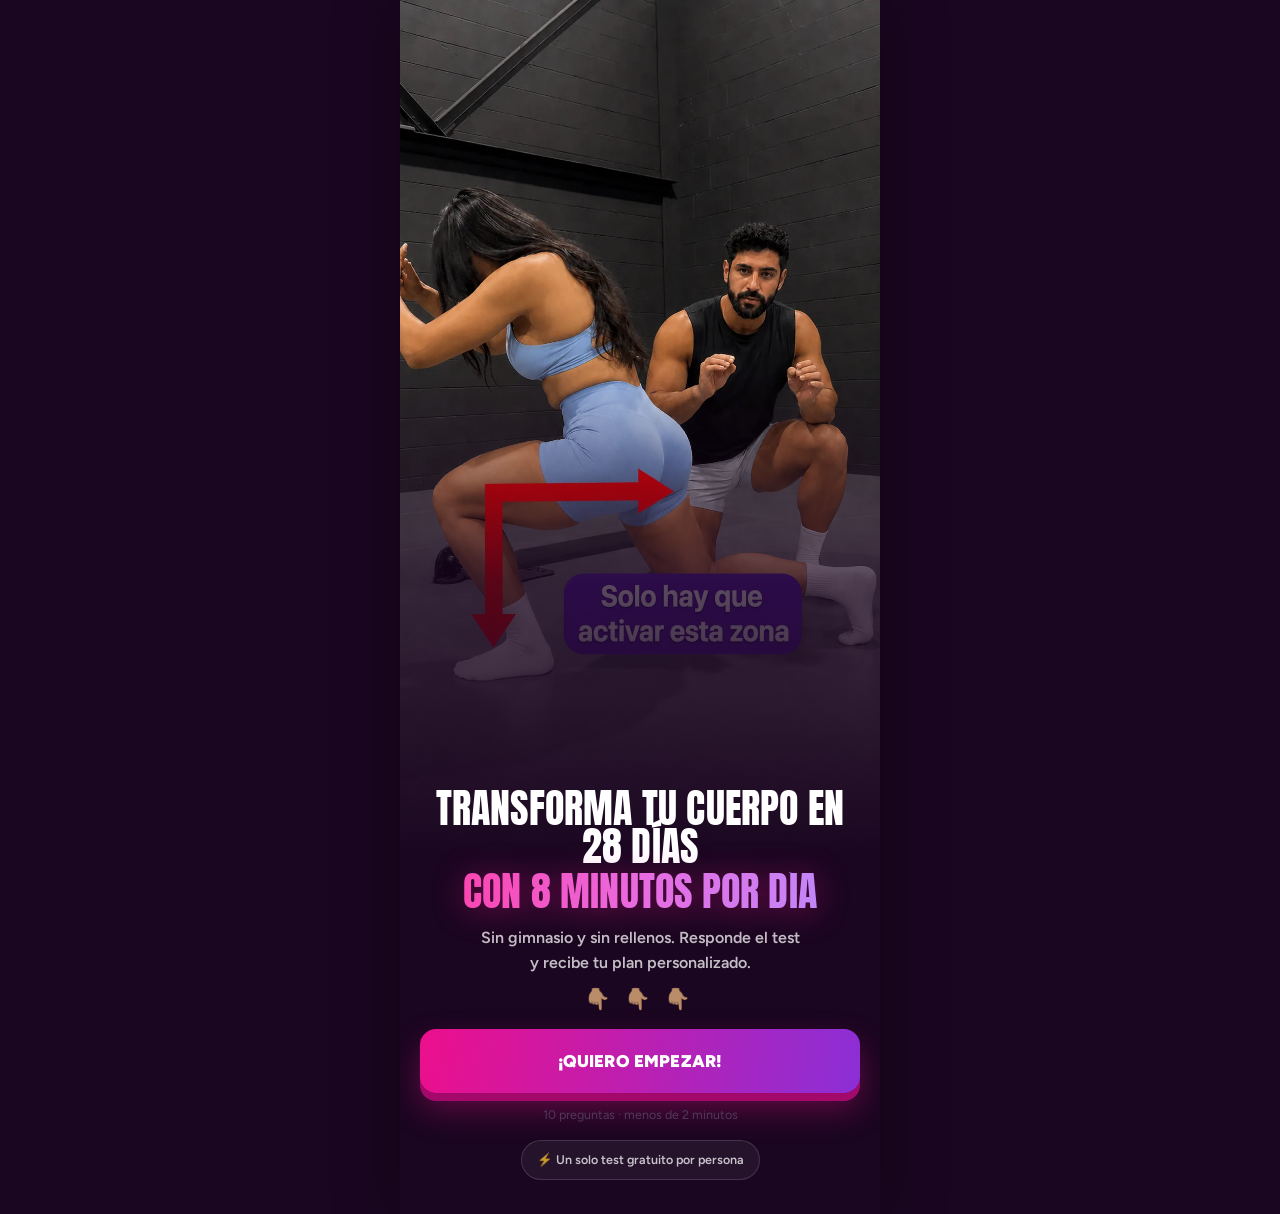
==== commit 7ffa4624: "Update index.html" ====
--- a/index.html
+++ b/index.html
@@ -66,18 +66,13 @@
         </h1>
 
         <p class="prehero__sub">
-          Sin gimnasio y sin rellenos. Solo tu peso corporal y la secuencia correcta.
+          Sin gimnasio y sin rellenos. Responde el test y recibe tu plan personalizado.
         </p>
 
-        <p class="prehero__kicker">
-          Responde el test rápido y recibe tu entrenamiento personalizado
-        </p>
         <p class="prehero__arrows" aria-hidden="true">👇🏽 👇🏽 👇🏽</p>
 
-        <button class="btn btn--pulse" type="button" onclick="goCoach()">¡Empezar ahora!</button>
-        <span class="btn-note" style="color:rgba(255,255,255,.55)">
-          10 preguntas · menos de 2 minutos
-        </span>
+        <button class="btn btn--pulse" type="button" onclick="goCoach()">¡Quiero empezar!</button>
+        <span class="btn-note">10 preguntas · menos de 2 minutos</span>
 
         <p class="prehero__warn">⚡ Un solo test gratuito por persona</p>
       </div>
@@ -97,8 +92,8 @@
       </div>
 
       <article class="coach__card">
-        <img class="coach__photo" src="assets/img/apresentacaocoach1.webp"
-             alt="Coach Luca junto a una alumna" width="800" height="1067" loading="lazy">
+        <img class="coach__photo" src="assets/img/apresentacaocoach2.webp"
+             alt="Coach Luca, especialista en glúteos femeninos" width="800" height="999" loading="lazy">
         <div class="coach__body">
 
           <div class="coach__title">
@@ -129,6 +124,14 @@
           </div>
         </div>
       </article>
+
+      <!-- Primer CTA — antes de que tenga que scrollear las pruebas -->
+      <div style="margin-top:20px">
+        <button class="btn btn--pulse" type="button" onclick="startQuiz()">
+          Responder el test →
+        </button>
+        <span class="btn-note">Gratis · menos de 2 minutos</span>
+      </div>
     </section>
 
     <!-- ======= PRUEBAS EN LOOP INFINITO ======= -->
@@ -168,8 +171,9 @@
 
       <div class="pad" style="margin-top:24px">
         <button class="btn btn--pulse" type="button" onclick="startQuiz()">
-          Quiero empezar ahora →
+          Responder el test →
         </button>
+        <span class="btn-note">Gratis · menos de 2 minutos</span>
       </div>
     </section>
   </div>
--- a/css/style.css
+++ b/css/style.css
@@ -737,3 +737,223 @@
   position:absolute;width:1px;height:1px;padding:0;margin:-1px;
   overflow:hidden;clip:rect(0,0,0,0);white-space:nowrap;border:0;
 }
+
+/* =========================================================
+   ==========  TEMA OSCURO DEL QUIZ (index.html)  ==========
+   Todo va scopeado a body.quiz-page para no tocar oferta.html
+   ========================================================= */
+body.quiz-page{background:var(--ink);}
+.quiz-page .shell{background:var(--ink);color:var(--white);}
+
+/* ---------- PANTALLA 1 · PRE-QUIZ ---------- */
+.prehero{position:relative;min-height:100svh;display:flex;flex-direction:column;}
+.prehero__media{position:relative;}
+.prehero__media img{width:100%;display:block;}
+/* La foto se funde con el fondo — sin costura */
+.prehero__media::after{
+  content:'';position:absolute;left:0;right:0;bottom:-1px;height:58%;
+  background:linear-gradient(to bottom,transparent 0%,rgba(26,6,32,.72) 45%,var(--ink) 100%);
+  pointer-events:none;
+}
+.prehero__body{
+  position:relative;margin-top:-64px;padding:0 var(--pad) 34px;
+  text-align:center;flex:1 1 auto;display:flex;flex-direction:column;justify-content:flex-start;
+}
+.prehero h1{
+  font-family:'Anton',Impact,sans-serif;font-weight:400;text-transform:uppercase;
+  font-size:clamp(30px,8.8vw,40px);line-height:.96;letter-spacing:.005em;
+}
+.prehero h1 em{
+  font-style:normal;display:block;margin-top:6px;
+  background:linear-gradient(96deg,#FF3DA6 0%,#E96BE0 50%,#B98CFF 100%);
+  -webkit-background-clip:text;background-clip:text;
+  -webkit-text-fill-color:transparent;color:transparent;
+  filter:drop-shadow(0 3px 16px rgba(236,15,140,.42));
+}
+.prehero__sub{
+  font-size:16px;font-weight:600;color:rgba(255,255,255,.74);
+  margin:16px auto 0;max-width:330px;
+}
+.prehero__kicker{
+  margin-top:22px;font-size:14.5px;font-weight:800;color:var(--br-yellow);
+  line-height:1.4;
+}
+.prehero__arrows{font-size:20px;letter-spacing:5px;margin:8px 0 14px;}
+.prehero__warn{
+  margin-top:16px;display:inline-flex;align-items:center;gap:7px;align-self:center;
+  background:rgba(255,255,255,.05);border:1px solid rgba(255,255,255,.14);
+  padding:9px 15px;border-radius:99px;font-size:12.5px;font-weight:600;
+  color:rgba(255,255,255,.75);
+}
+
+/* ---------- PANTALLA 2 · COACH ---------- */
+.quiz-page .coach{background:transparent;padding:28px var(--pad) 34px;}
+.quiz-page .coach__head h2{color:var(--white);}
+.quiz-page .coach__card{
+  background:rgba(255,255,255,.045);border:1px solid rgba(255,255,255,.1);
+  box-shadow:0 20px 50px rgba(0,0,0,.45);
+}
+.quiz-page .coach__name{color:var(--white);}
+.quiz-page .coach__role{color:var(--magenta-soft);}
+.quiz-page .coach__bio{color:rgba(255,255,255,.68);}
+.quiz-page .coach__bio strong{color:var(--white);}
+.quiz-page .stat{background:rgba(255,255,255,.06);}
+.quiz-page .stat b{color:var(--magenta-soft);}
+.quiz-page .stat span{color:rgba(255,255,255,.55);}
+
+/* Nombre + sello de verificado */
+.coach__title{display:flex;align-items:center;gap:8px;flex-wrap:wrap;}
+.verified{
+  width:21px;height:21px;flex:0 0 auto;display:block;
+  filter:drop-shadow(0 2px 6px rgba(236,15,140,.5));
+}
+
+/* ---------- PRUEBAS EN LOOP INFINITO ---------- */
+.quiz-page .proof{background:transparent;padding:26px 0 34px;}
+.quiz-page .proof__head h2{color:var(--white);}
+.quiz-page .proof__meta{color:rgba(255,255,255,.6);}
+.quiz-page .disclaimer{color:rgba(255,255,255,.45);padding:0 var(--pad);}
+
+.marquee{
+  position:relative;overflow:hidden;margin-top:20px;
+  /* Difumina los bordes para que el loop no tenga corte visible */
+  -webkit-mask-image:linear-gradient(90deg,transparent 0,#000 6%,#000 94%,transparent 100%);
+          mask-image:linear-gradient(90deg,transparent 0,#000 6%,#000 94%,transparent 100%);
+}
+.marquee__track{
+  display:flex;gap:12px;width:max-content;
+  animation:marquee 34s linear infinite;
+}
+.marquee:hover .marquee__track,
+.marquee:focus-within .marquee__track{animation-play-state:paused;}
+@keyframes marquee{
+  from{transform:translate3d(0,0,0);}
+  to  {transform:translate3d(-50%,0,0);}
+}
+.marquee__item{
+  flex:0 0 42vw;max-width:196px;
+  border-radius:var(--r-md);overflow:hidden;position:relative;
+  background:rgba(255,255,255,.05);border:1px solid rgba(255,255,255,.1);
+}
+.marquee__item img{width:100%;display:block;}
+.marquee__tag{
+  position:absolute;left:8px;bottom:8px;
+  background:rgba(26,6,32,.8);color:var(--white);
+  font-size:10px;font-weight:800;padding:5px 9px;border-radius:99px;
+  letter-spacing:.03em;backdrop-filter:blur(4px);
+}
+@media (prefers-reduced-motion:reduce){
+  .marquee{overflow-x:auto;scroll-snap-type:x mandatory;padding:0 var(--pad);}
+  .marquee__track{animation:none;}
+  .marquee__item{scroll-snap-align:center;}
+}
+
+/* ---------- ENCABEZADO DEL QUIZ ---------- */
+.quiz-page .quiz-head{
+  background:rgba(26,6,32,.92);backdrop-filter:blur(10px);
+  border-bottom:1px solid rgba(255,255,255,.1);
+}
+.quiz-head__logo{height:52px;}          /* más grande, como pediste */
+.quiz-page .quiz-back{color:rgba(255,255,255,.6);}
+.quiz-page .quiz-count{color:rgba(255,255,255,.5);}
+.quiz-page .bar{background:rgba(255,255,255,.12);}
+
+/* ---------- PREGUNTAS ---------- */
+.quiz-page .q__title{color:var(--white);}
+.quiz-page .q__hint{color:rgba(255,255,255,.6);}
+.quiz-page .q__label{color:var(--magenta-soft);}
+
+.quiz-page .opt{
+  background:rgba(255,255,255,.05);border-color:rgba(255,255,255,.12);
+  color:var(--white);
+}
+.quiz-page .opt:hover{
+  background:rgba(236,15,140,.1);border-color:rgba(255,61,166,.5);
+}
+.quiz-page .opt.is-picked{
+  background:rgba(236,15,140,.16);border-color:var(--magenta);
+  box-shadow:0 0 0 3px rgba(236,15,140,.14);
+}
+.quiz-page .opt__ico{background:rgba(255,255,255,.08);}
+.quiz-page .opt.is-picked .opt__ico{background:var(--magenta);}
+.quiz-page .opt--photo img{background:rgba(255,255,255,.06);}
+.quiz-page .opt--photo span{color:var(--white);}
+
+/* ---------- PASO EDUCATIVO (oscuro) ---------- */
+.quiz-page .note{
+  border:1px solid rgba(255,255,255,.1);
+  box-shadow:0 20px 48px rgba(0,0,0,.5);
+  background:linear-gradient(165deg,rgba(139,47,214,.16),rgba(26,6,32,.4));
+}
+.quiz-page .note__top{
+  background:linear-gradient(120deg,rgba(236,15,140,.2),rgba(139,47,214,.2));
+  border-bottom:1px solid rgba(255,255,255,.1);
+}
+.quiz-page .note__top b{color:#FFC9E6;}
+.quiz-page .note__body{background:transparent;}
+.quiz-page .note__body h3{color:var(--white);font-size:22px;line-height:1.18;}
+.quiz-page .note__body p{color:rgba(255,255,255,.72);font-size:15.5px;}
+.quiz-page .note__body strong{color:var(--white);}
+.quiz-page .note__good{
+  background:rgba(22,163,74,.12);border:1px solid rgba(74,222,128,.28);
+}
+.quiz-page .note__good b{color:#4ADE80;}
+.quiz-page .note__good p{color:rgba(220,252,231,.88);}
+
+/* Cita destacada dentro del paso educativo */
+.pull{
+  margin-top:16px;padding:14px 16px;border-radius:var(--r-md);
+  border-left:3px solid var(--magenta);
+  background:rgba(236,15,140,.09);
+  font-size:15.5px;font-weight:700;color:#FFD6EC;line-height:1.4;
+}
+
+/* ---------- RESULTADO (oscuro) ---------- */
+.quiz-page .result{background:transparent;}
+.quiz-page .result__badge{
+  background:rgba(255,255,255,.06);border:1px solid rgba(255,255,255,.14);
+  color:#FFA9D6;box-shadow:none;
+}
+.quiz-page .result__title{color:var(--white);}
+.quiz-page .result__title span{
+  background:linear-gradient(96deg,#FF3DA6,#B98CFF);
+  -webkit-background-clip:text;background-clip:text;
+  -webkit-text-fill-color:transparent;color:transparent;
+}
+.quiz-page .profile{
+  background:rgba(255,255,255,.05);border:1px solid rgba(255,255,255,.1);
+  box-shadow:0 20px 48px rgba(0,0,0,.45);
+}
+.quiz-page .profile__line{color:rgba(255,255,255,.7);}
+.quiz-page .profile__line strong{color:var(--white);}
+.quiz-page .result h3{color:var(--white);}
+
+/* Tarjetas del plan — entran escalonadas con brillo lateral */
+.quiz-page .plan__row{
+  background:rgba(255,255,255,.05);border:1px solid rgba(255,255,255,.1);
+  box-shadow:none;position:relative;overflow:hidden;
+  opacity:0;transform:translateY(14px);
+  animation:planIn .55s cubic-bezier(.2,.9,.3,1) forwards;
+}
+.quiz-page .plan__row::before{
+  content:'';position:absolute;left:0;top:0;bottom:0;width:3px;
+  background:linear-gradient(180deg,var(--magenta),var(--purple));
+}
+.quiz-page .plan__row:nth-child(1){animation-delay:.15s;}
+.quiz-page .plan__row:nth-child(2){animation-delay:.32s;}
+.quiz-page .plan__row:nth-child(3){animation-delay:.49s;}
+@keyframes planIn{to{opacity:1;transform:none;}}
+.quiz-page .plan__ico{background:rgba(236,15,140,.16);}
+.quiz-page .plan__txt b{color:#FFA9D6;}
+.quiz-page .plan__txt span{color:rgba(255,255,255,.66);}
+
+.quiz-page .score{
+  background:rgba(255,255,255,.05);border:1px solid rgba(255,255,255,.1);
+  box-shadow:0 20px 48px rgba(0,0,0,.45);
+}
+.quiz-page .score__bg{stroke:rgba(255,255,255,.12);}
+.quiz-page .score__num{color:var(--white);}
+.quiz-page .score__num small{color:rgba(255,255,255,.5);}
+.quiz-page .score__cap{color:rgba(255,255,255,.7);}
+.quiz-page .score__cap strong{color:var(--white);}
+.quiz-page .score__how{color:rgba(255,255,255,.42);}
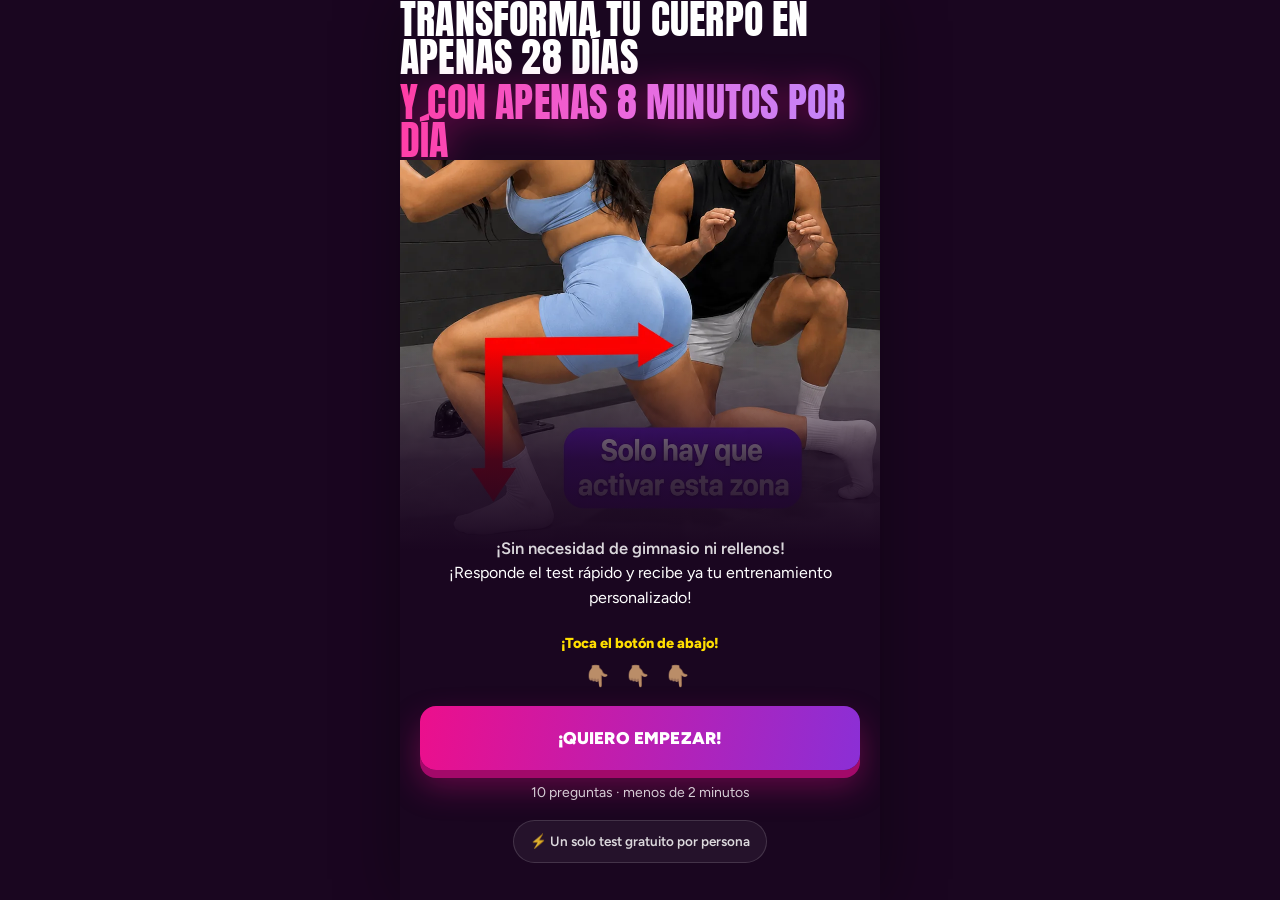
==== commit 6cdcba9a: "Update index.html" ====
--- a/index.html
+++ b/index.html
@@ -53,22 +53,29 @@
   <div class="screen is-active" id="preQuiz">
     <section class="prehero">
 
+      <!-- 1 · TITULAR -->
+      <div class="prehero__head">
+        <h1>
+          Transforma tu cuerpo en apenas 28 días
+          <em>y con apenas 8 minutos por día</em>
+        </h1>
+      </div>
+
+      <!-- 2 · FOTO -->
       <div class="prehero__media">
         <img src="assets/img/1prequiz.webp"
-             alt="Coach Luca corrigiendo la activación del glúteo"
-             width="1000" height="1780" fetchpriority="high">
-      </div>
-
+             alt="Coach Luca corrigiendo la activación del glúteo de una alumna"
+             width="941" height="1672" fetchpriority="high">
+      </div>
+
+      <!-- 3 · APOYO + BOTÓN -->
       <div class="prehero__body">
-        <h1>
-          Transforma tu cuerpo en 28 días
-          <em>con 8 minutos por día</em>
-        </h1>
-
-        <p class="prehero__sub">
-          Sin gimnasio y sin rellenos. Responde el test y recibe tu plan personalizado.
+        <p class="prehero__sub">¡Sin necesidad de gimnasio ni rellenos!</p>
+        <p class="prehero__sub2">
+          ¡Responde el test rápido y recibe ya tu entrenamiento personalizado!
         </p>
 
+        <p class="prehero__kicker">¡Toca el botón de abajo!</p>
         <p class="prehero__arrows" aria-hidden="true">👇🏽 👇🏽 👇🏽</p>
 
         <button class="btn btn--pulse" type="button" onclick="goCoach()">¡Quiero empezar!</button>
--- a/css/style.css
+++ b/css/style.css
@@ -240,8 +240,10 @@
   height:34px;width:auto;border-radius:6px;flex:0 0 auto;
 }
 .quiz-back{
-  font-size:22px;line-height:1;color:var(--ink-soft);padding:4px 8px;
-  border-radius:8px;flex:0 0 auto;
+  font-size:22px;line-height:1;color:var(--ink-soft);
+  min-width:44px;min-height:44px;              /* mínimo táctil */
+  display:grid;place-items:center;
+  border-radius:10px;flex:0 0 auto;margin-left:-8px;
 }
 .quiz-back:focus-visible{outline:2px solid var(--magenta);}
 .quiz-count{
@@ -481,19 +483,8 @@
 .vsl__frame > vturb-smartplayer,
 .vsl__frame > div[id^="vid"]{display:block;width:100%;}
 .vsl__frame iframe{display:block;width:100%;border:0;}
-.vsl__audio{
-  margin-top:13px;font-size:13px;color:rgba(255,255,255,.55);text-align:center;
-}
 
 /* ---------- BLOQUEO / CTA ---------- */
-.vsl__lock{
-  margin-top:24px;padding:18px 16px;text-align:center;
-  border:1px dashed rgba(255,255,255,.2);border-radius:var(--r-md);
-  background:rgba(255,255,255,.03);
-}
-.vsl__lock b{font-size:14.5px;color:rgba(255,255,255,.88);display:block;}
-.vsl__lock p{font-size:13px;color:rgba(255,255,255,.5);margin-top:6px;}
-.vsl__cta{margin-top:24px;animation:fadeUp .5s ease both;}
 
 /* =========================================================
    PÁGINA DE OFERTA
@@ -672,11 +663,11 @@
 
 /* Footer */
 .foot{
-  background:var(--ink);color:rgba(255,255,255,.6);
-  padding:30px var(--pad) 36px;text-align:center;font-size:12.5px;line-height:1.7;
+  background:var(--ink);color:rgba(255,255,255,.76);
+  padding:30px var(--pad) 36px;text-align:center;font-size:13.5px;line-height:1.7;
 }
 .foot a{color:rgba(255,255,255,.85);}
-.foot__legal{margin-top:14px;font-size:11px;opacity:.65;line-height:1.6;}
+.foot__legal{margin-top:14px;font-size:12.5px;opacity:.82;line-height:1.6;}
 
 /* CTA fija abajo */
 .stickycta{
@@ -746,18 +737,25 @@
 .quiz-page .shell{background:var(--ink);color:var(--white);}
 
 /* ---------- PANTALLA 1 · PRE-QUIZ ---------- */
-.prehero{position:relative;min-height:100svh;display:flex;flex-direction:column;}
-.prehero__media{position:relative;}
-.prehero__media img{width:100%;display:block;}
-/* La foto se funde con el fondo — sin costura */
+.prehero{position:relative;display:flex;flex-direction:column;}
+.prehero__media{position:relative;overflow:hidden;}
+/* Recortada, no encogida: la foto completa mide 1,78:1 y empujaba
+   el botón fuera de la primera pantalla. object-position mantiene
+   el encuadre en los cuerpos y la flecha, no en el techo. */
+.prehero__media img{
+  width:100%;display:block;
+  height:44vh;height:44svh;
+  min-height:250px;max-height:390px;
+  object-fit:cover;object-position:50% 66%;
+}
 .prehero__media::after{
-  content:'';position:absolute;left:0;right:0;bottom:-1px;height:58%;
-  background:linear-gradient(to bottom,transparent 0%,rgba(26,6,32,.72) 45%,var(--ink) 100%);
+  content:'';position:absolute;left:0;right:0;bottom:-1px;height:52%;
+  background:linear-gradient(to bottom,transparent 0%,rgba(26,6,32,.8) 55%,var(--ink) 100%);
   pointer-events:none;
 }
 .prehero__body{
-  position:relative;margin-top:-64px;padding:0 var(--pad) 34px;
-  text-align:center;flex:1 1 auto;display:flex;flex-direction:column;justify-content:flex-start;
+  position:relative;margin-top:-30px;padding:0 var(--pad) 34px;
+  text-align:center;flex:1 1 auto;display:flex;flex-direction:column;
 }
 .prehero h1{
   font-family:'Anton',Impact,sans-serif;font-weight:400;text-transform:uppercase;
@@ -771,7 +769,7 @@
   filter:drop-shadow(0 3px 16px rgba(236,15,140,.42));
 }
 .prehero__sub{
-  font-size:16px;font-weight:600;color:rgba(255,255,255,.74);
+  font-size:16.5px;font-weight:600;color:rgba(255,255,255,.84);
   margin:16px auto 0;max-width:330px;
 }
 .prehero__kicker{
@@ -782,8 +780,8 @@
 .prehero__warn{
   margin-top:16px;display:inline-flex;align-items:center;gap:7px;align-self:center;
   background:rgba(255,255,255,.05);border:1px solid rgba(255,255,255,.14);
-  padding:9px 15px;border-radius:99px;font-size:12.5px;font-weight:600;
-  color:rgba(255,255,255,.75);
+  padding:10px 16px;border-radius:99px;font-size:13.5px;font-weight:600;
+  color:rgba(255,255,255,.84);
 }
 
 /* ---------- PANTALLA 2 · COACH ---------- */
@@ -795,11 +793,11 @@
 }
 .quiz-page .coach__name{color:var(--white);}
 .quiz-page .coach__role{color:var(--magenta-soft);}
-.quiz-page .coach__bio{color:rgba(255,255,255,.68);}
+.quiz-page .coach__bio{color:rgba(255,255,255,.82);font-size:15px;}
 .quiz-page .coach__bio strong{color:var(--white);}
 .quiz-page .stat{background:rgba(255,255,255,.06);}
 .quiz-page .stat b{color:var(--magenta-soft);}
-.quiz-page .stat span{color:rgba(255,255,255,.55);}
+.quiz-page .stat span{color:rgba(255,255,255,.78);font-size:11.5px;}
 
 /* Nombre + sello de verificado */
 .coach__title{display:flex;align-items:center;gap:8px;flex-wrap:wrap;}
@@ -811,8 +809,8 @@
 /* ---------- PRUEBAS EN LOOP INFINITO ---------- */
 .quiz-page .proof{background:transparent;padding:26px 0 34px;}
 .quiz-page .proof__head h2{color:var(--white);}
-.quiz-page .proof__meta{color:rgba(255,255,255,.6);}
-.quiz-page .disclaimer{color:rgba(255,255,255,.45);padding:0 var(--pad);}
+.quiz-page .proof__meta{color:rgba(255,255,255,.82);font-size:14.5px;}
+.quiz-page .disclaimer{color:rgba(255,255,255,.74);font-size:13px;padding:0 var(--pad);}
 
 .marquee{
   position:relative;overflow:hidden;margin-top:20px;
@@ -839,7 +837,7 @@
 .marquee__tag{
   position:absolute;left:8px;bottom:8px;
   background:rgba(26,6,32,.8);color:var(--white);
-  font-size:10px;font-weight:800;padding:5px 9px;border-radius:99px;
+  font-size:11px;font-weight:800;padding:5px 10px;border-radius:99px;
   letter-spacing:.03em;backdrop-filter:blur(4px);
 }
 @media (prefers-reduced-motion:reduce){
@@ -854,13 +852,13 @@
   border-bottom:1px solid rgba(255,255,255,.1);
 }
 .quiz-head__logo{height:52px;}          /* más grande, como pediste */
-.quiz-page .quiz-back{color:rgba(255,255,255,.6);}
-.quiz-page .quiz-count{color:rgba(255,255,255,.5);}
+.quiz-page .quiz-back{color:rgba(255,255,255,.8);}
+.quiz-page .quiz-count{color:rgba(255,255,255,.74);font-size:12.5px;}
 .quiz-page .bar{background:rgba(255,255,255,.12);}
 
 /* ---------- PREGUNTAS ---------- */
 .quiz-page .q__title{color:var(--white);}
-.quiz-page .q__hint{color:rgba(255,255,255,.6);}
+.quiz-page .q__hint{color:rgba(255,255,255,.8);font-size:14.5px;}
 .quiz-page .q__label{color:var(--magenta-soft);}
 
 .quiz-page .opt{
@@ -892,13 +890,13 @@
 .quiz-page .note__top b{color:#FFC9E6;}
 .quiz-page .note__body{background:transparent;}
 .quiz-page .note__body h3{color:var(--white);font-size:22px;line-height:1.18;}
-.quiz-page .note__body p{color:rgba(255,255,255,.72);font-size:15.5px;}
+.quiz-page .note__body p{color:rgba(255,255,255,.85);font-size:16px;}
 .quiz-page .note__body strong{color:var(--white);}
 .quiz-page .note__good{
   background:rgba(22,163,74,.12);border:1px solid rgba(74,222,128,.28);
 }
 .quiz-page .note__good b{color:#4ADE80;}
-.quiz-page .note__good p{color:rgba(220,252,231,.88);}
+.quiz-page .note__good p{color:rgba(220,252,231,.95);font-size:15.5px;}
 
 /* Cita destacada dentro del paso educativo */
 .pull{
@@ -924,7 +922,7 @@
   background:rgba(255,255,255,.05);border:1px solid rgba(255,255,255,.1);
   box-shadow:0 20px 48px rgba(0,0,0,.45);
 }
-.quiz-page .profile__line{color:rgba(255,255,255,.7);}
+.quiz-page .profile__line{color:rgba(255,255,255,.84);font-size:15.5px;}
 .quiz-page .profile__line strong{color:var(--white);}
 .quiz-page .result h3{color:var(--white);}
 
@@ -945,7 +943,7 @@
 @keyframes planIn{to{opacity:1;transform:none;}}
 .quiz-page .plan__ico{background:rgba(236,15,140,.16);}
 .quiz-page .plan__txt b{color:#FFA9D6;}
-.quiz-page .plan__txt span{color:rgba(255,255,255,.66);}
+.quiz-page .plan__txt span{color:rgba(255,255,255,.82);font-size:14.5px;}
 
 .quiz-page .score{
   background:rgba(255,255,255,.05);border:1px solid rgba(255,255,255,.1);
@@ -953,7 +951,10 @@
 }
 .quiz-page .score__bg{stroke:rgba(255,255,255,.12);}
 .quiz-page .score__num{color:var(--white);}
-.quiz-page .score__num small{color:rgba(255,255,255,.5);}
-.quiz-page .score__cap{color:rgba(255,255,255,.7);}
+.quiz-page .score__num small{color:rgba(255,255,255,.74);}
+.quiz-page .score__cap{color:rgba(255,255,255,.85);font-size:15.5px;}
 .quiz-page .score__cap strong{color:var(--white);}
-.quiz-page .score__how{color:rgba(255,255,255,.42);}
+.quiz-page .score__how{color:rgba(255,255,255,.74);font-size:13px;}
+
+/* Nota bajo los botones — en oscuro necesita más peso que en claro */
+.quiz-page .btn-note{color:rgba(255,255,255,.8);font-size:14px;}
